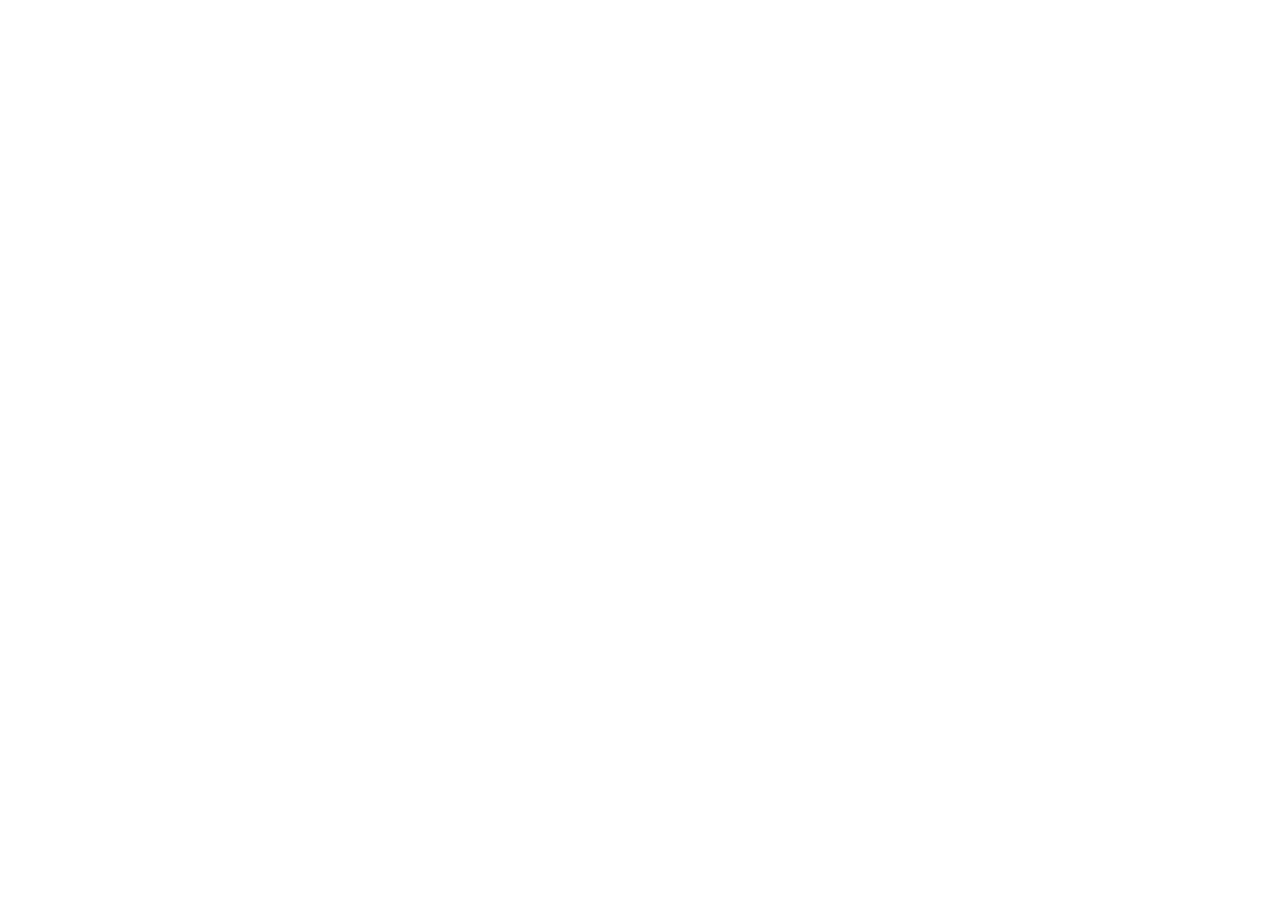
==== index.html @ b3d98460 "Deploy React app to GitHub Pages" ====
<!doctype html><html lang="en"><head><meta charset="utf-8"/><link rel="icon" href="/oliveira002/favicon.ico"/><meta name="viewport" content="width=device-width,initial-scale=1"/><meta name="theme-color" content="#000000"/><meta name="description" content="Web site created using create-react-app"/><link rel="apple-touch-icon" href="/oliveira002/logo192.png"/><link rel="manifest" href="/oliveira002/manifest.json"/><title>Portfolio</title><script defer="defer" src="/oliveira002/static/js/main.0359a8f8.js"></script><link href="/oliveira002/static/css/main.287c7c5e.css" rel="stylesheet"></head><body><noscript>You need to enable JavaScript to run this app.</noscript><div id="root"></div></body></html>
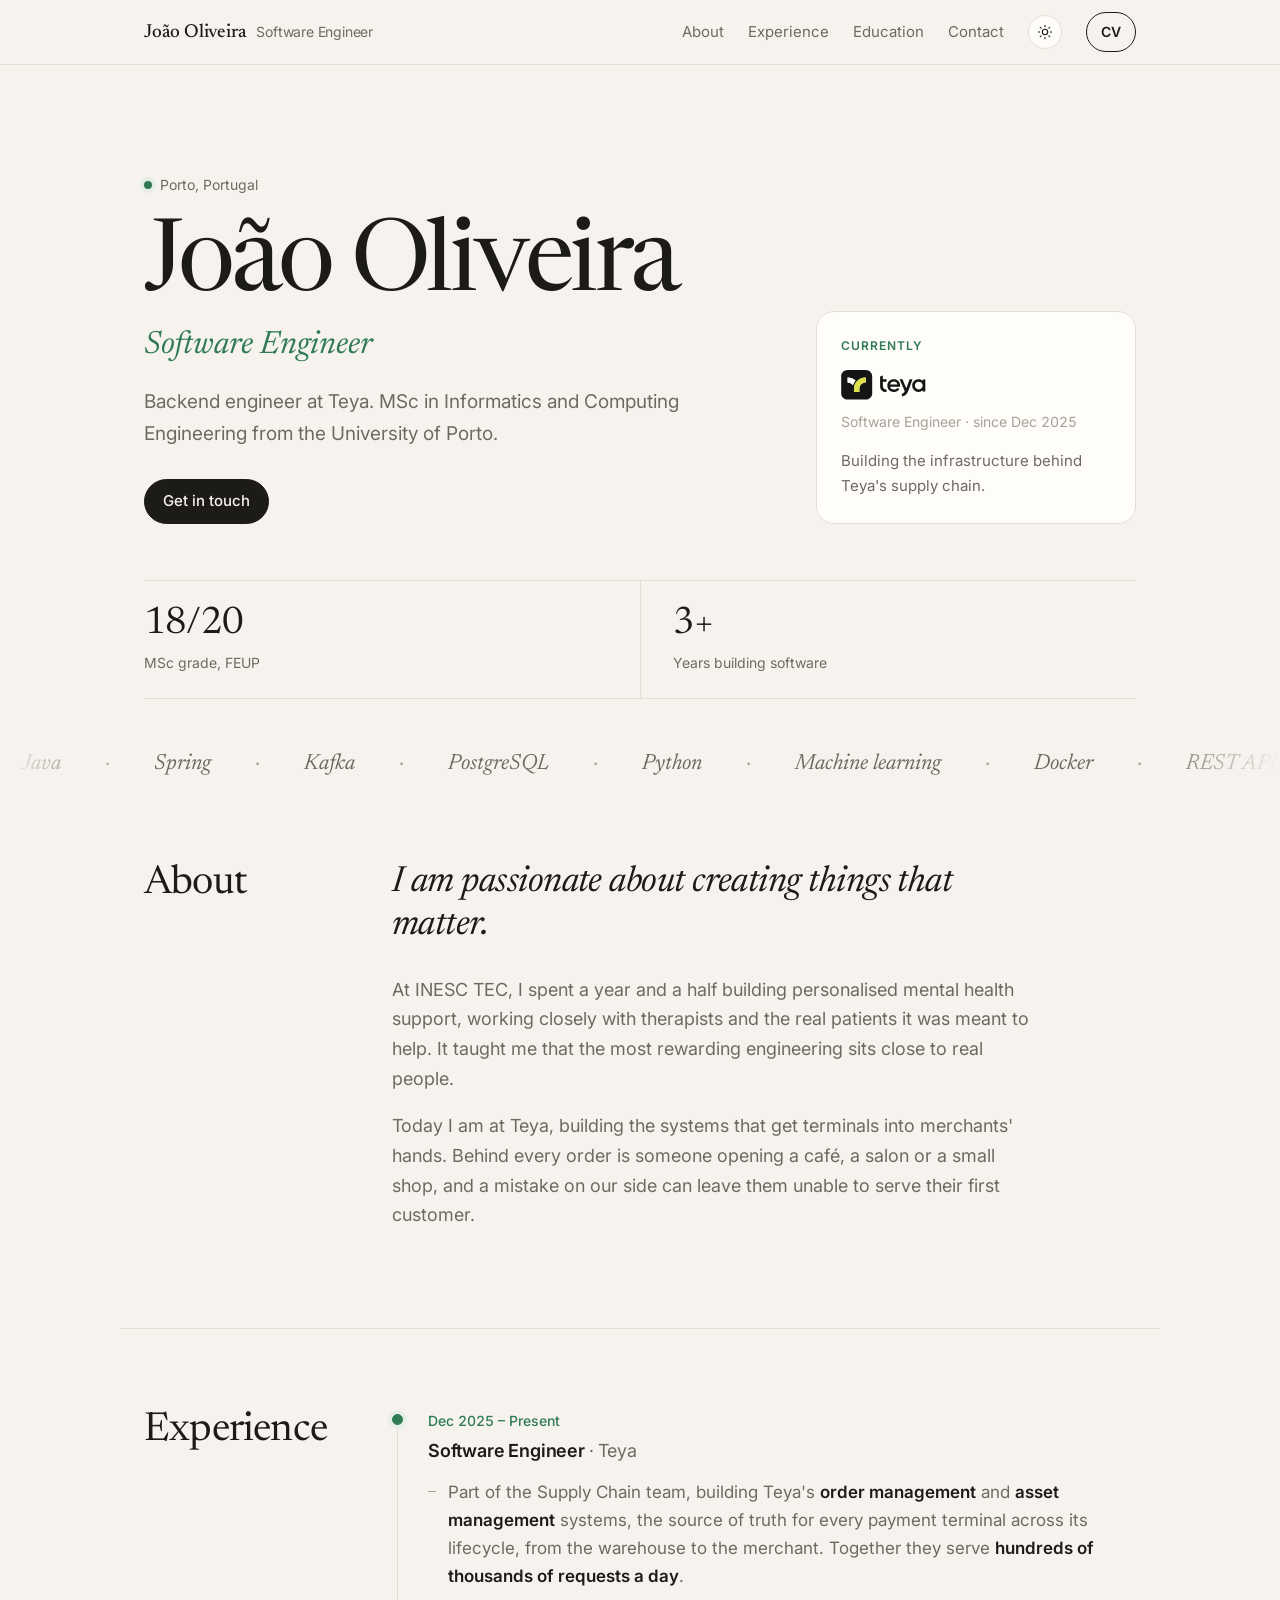
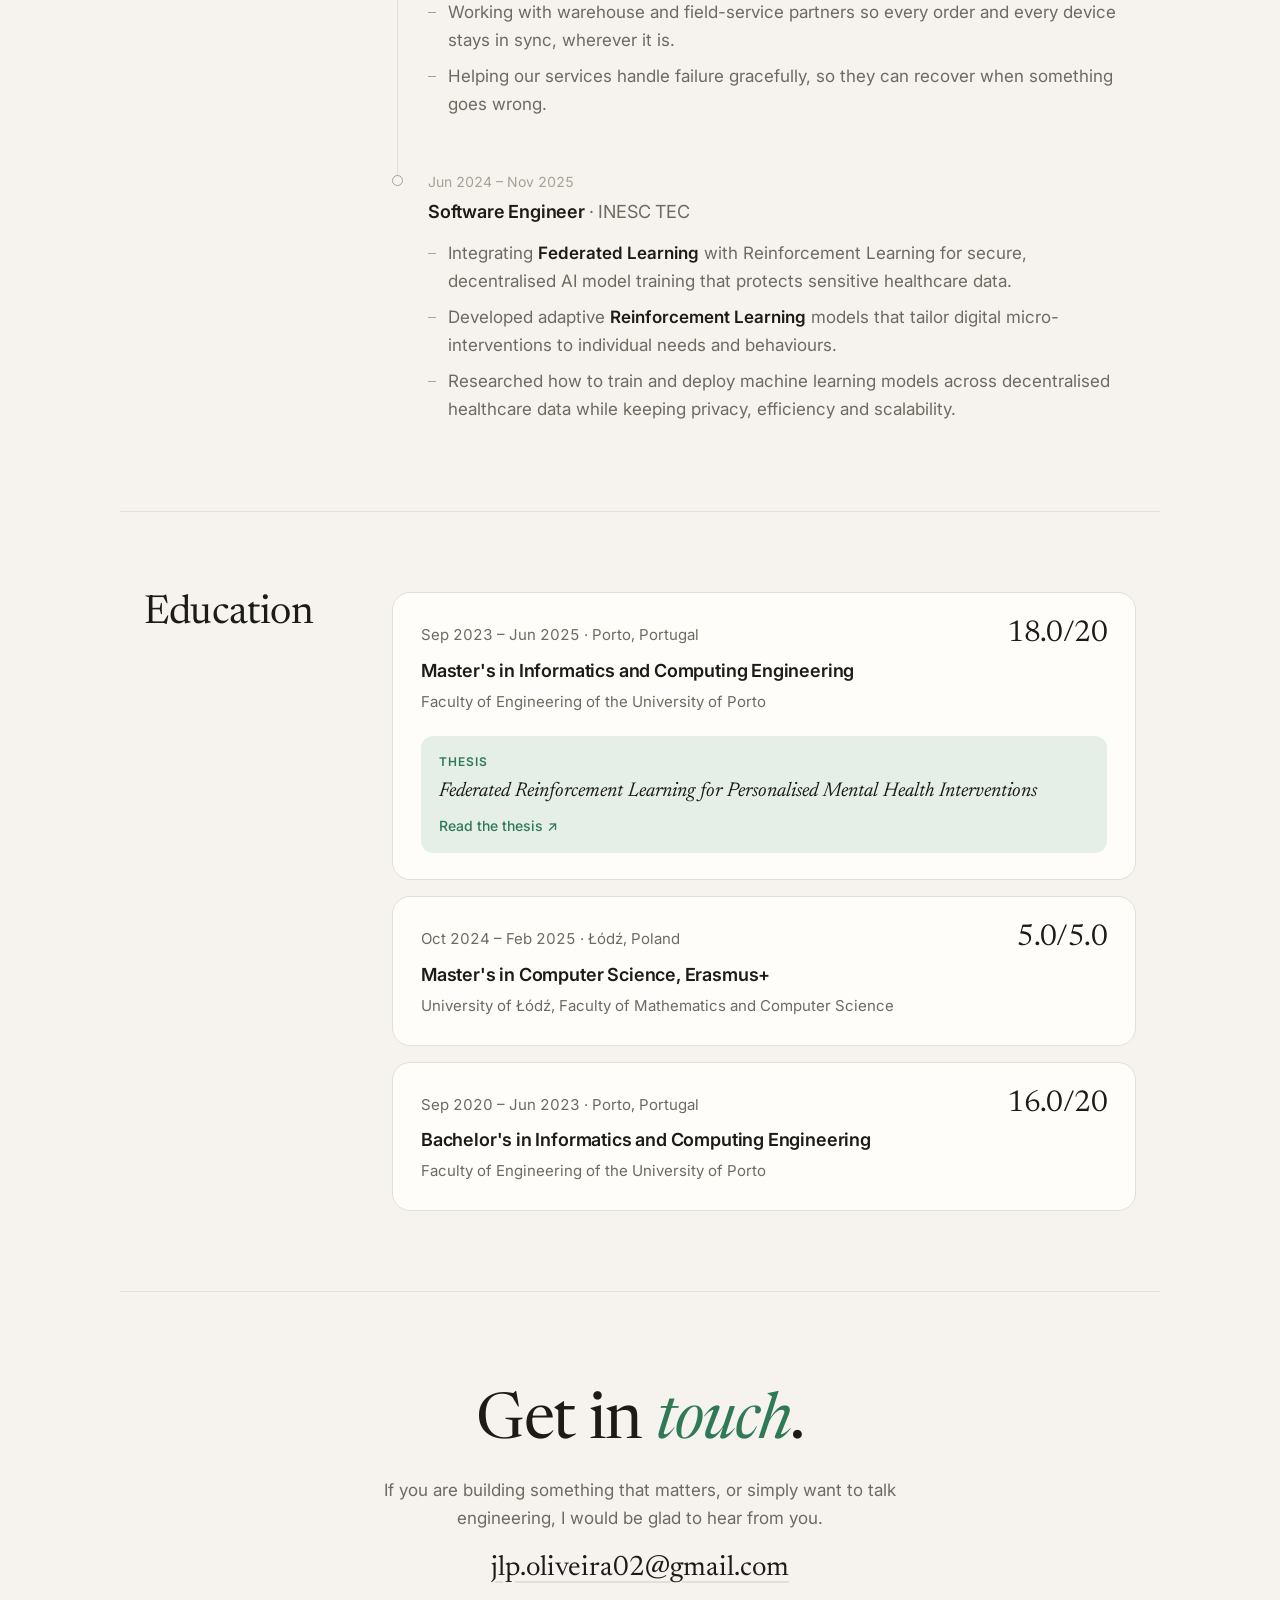
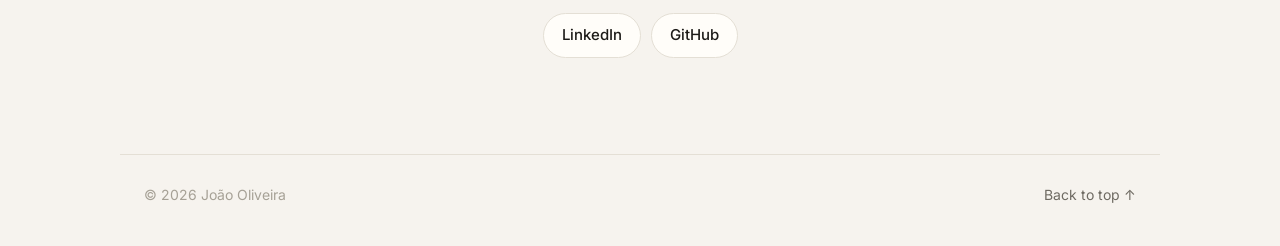
==== commit 9e6590a4: "feat: add personal website and cv" ====
--- a/index.html
+++ b/index.html
@@ -1 +1,80 @@
-<!doctype html><html lang="en"><head><meta charset="utf-8"/><link rel="icon" href="/oliveira002/favicon.ico"/><meta name="viewport" content="width=device-width,initial-scale=1"/><meta name="theme-color" content="#000000"/><meta name="description" content="Web site created using create-react-app"/><link rel="apple-touch-icon" href="/oliveira002/logo192.png"/><link rel="manifest" href="/oliveira002/manifest.json"/><title>Portfolio</title><script defer="defer" src="/oliveira002/static/js/main.0359a8f8.js"></script><link href="/oliveira002/static/css/main.287c7c5e.css" rel="stylesheet"></head><body><noscript>You need to enable JavaScript to run this app.</noscript><div id="root"></div></body></html>+<!doctype html>
+<html lang="en">
+<head>
+<meta charset="utf-8">
+<meta name="viewport" content="width=device-width, initial-scale=1">
+<title>João Oliveira · Software Engineer</title>
+<meta name="description" content="João Oliveira, software engineer in Porto.">
+<link rel="icon" href="assets/favicon.svg" type="image/svg+xml">
+<link rel="preconnect" href="https://fonts.googleapis.com">
+<link rel="preconnect" href="https://fonts.gstatic.com" crossorigin>
+<link href="https://fonts.googleapis.com/css2?family=Newsreader:ital,opsz,wght@0,6..72,400;0,6..72,500;1,6..72,400&family=Inter:wght@400;500;600&display=swap" rel="stylesheet">
+<link rel="stylesheet" href="assets/site.css">
+<script>try { const t = localStorage.getItem('theme'); if (t) document.documentElement.dataset.theme = t; } catch {}</script>
+</head>
+<body>
+<header class="bar">
+  <div class="wrap bar-inner">
+    <a class="mark" href="#top"><span data-field="name"></span> <span class="mark-role" data-field="title"></span></a>
+    <nav>
+      <a href="#about">About</a>
+      <a href="#experience">Experience</a>
+      <a href="#education">Education</a>
+      <a href="#contact">Contact</a>
+    </nav>
+    <button class="theme" id="theme" type="button" aria-label="Switch light or dark mode"><svg class="sun" viewBox="0 0 24 24" width="16" height="16" fill="none" stroke="currentColor" stroke-width="1.6" stroke-linecap="round"><circle cx="12" cy="12" r="4"/><path d="M12 2v2M12 20v2M4.9 4.9l1.4 1.4M17.7 17.7l1.4 1.4M2 12h2M20 12h2M4.9 19.1l1.4-1.4M17.7 6.3l1.4-1.4"/></svg><svg class="moon" viewBox="0 0 24 24" width="16" height="16" fill="none" stroke="currentColor" stroke-width="1.6" stroke-linecap="round" stroke-linejoin="round"><path d="M20 14.5A8 8 0 0 1 9.5 4a8 8 0 1 0 10.5 10.5z"/></svg></button>
+    <a class="cv-link" id="cv-top" href="cv/cv.pdf">CV</a>
+  </div>
+</header>
+
+<main id="top">
+  <section class="wrap hero">
+    <div class="hero-main">
+      <p class="where"><span class="dot"></span><span data-field="location"></span></p>
+      <h1 data-field="name"></h1>
+      <p class="role" data-field="title"></p>
+      <p class="tagline" data-field="tagline"></p>
+      <div class="links">
+        <a class="pill primary" href="#contact">Get in touch</a>
+      </div>
+    </div>
+    <aside class="now" id="now"></aside>
+  </section>
+
+  <section class="wrap">
+    <dl class="stats" id="highlights"></dl>
+  </section>
+
+  <div class="ticker" aria-label="Skills"><ul id="ticker"></ul></div>
+
+  <section class="wrap section" id="about">
+    <h2>About</h2>
+    <div class="prose" id="about-text"></div>
+  </section>
+
+  <section class="wrap section" id="experience">
+    <h2>Experience</h2>
+    <ol class="timeline" id="timeline"></ol>
+  </section>
+
+  <section class="wrap section" id="education">
+    <h2>Education</h2>
+    <div class="schools" id="schools"></div>
+  </section>
+
+  <section class="wrap contact" id="contact">
+    <h2 class="contact-title">Get in <em>touch</em>.</h2>
+    <p class="contact-text" data-field="contact"></p>
+    <a class="email" id="email"></a>
+    <div class="links" id="contact-links"></div>
+  </section>
+</main>
+
+<footer class="wrap foot">
+  <span>© <span id="year"></span> <span data-field="name"></span></span>
+  <a href="#top">Back to top ↑</a>
+</footer>
+
+<script type="module" src="assets/site.js"></script>
+</body>
+</html>
--- a/assets/site.css
+++ b/assets/site.css
@@ -0,0 +1,181 @@
+:root {
+  --paper: #f6f3ee;
+  --card: #fffdf9;
+  --ink: #1d1b18;
+  --muted: #6e6a62;
+  --faint: #a6a196;
+  --rule: #e4dfd5;
+  --accent: #2f7a55;
+  --tint: #e5efe8;
+  --serif: "Newsreader", "Iowan Old Style", Georgia, serif;
+  --sans: "Inter", -apple-system, BlinkMacSystemFont, "Segoe UI", sans-serif;
+}
+@media (prefers-color-scheme: dark) {
+  :root:not([data-theme="light"]) {
+    --paper: #12110f;
+    --card: #1b1a17;
+    --ink: #eeeae2;
+    --muted: #a19c91;
+    --faint: #6d695f;
+    --rule: #2b2925;
+    --accent: #74c69b;
+    --tint: #1f3027;
+  }
+}
+:root[data-theme="dark"] {
+  --paper: #12110f;
+  --card: #1b1a17;
+  --ink: #eeeae2;
+  --muted: #a19c91;
+  --faint: #6d695f;
+  --rule: #2b2925;
+  --accent: #74c69b;
+  --tint: #1f3027;
+}
+* { box-sizing: border-box; }
+html { scroll-behavior: smooth; scroll-padding-top: 80px; }
+body { margin: 0; background: var(--paper); color: var(--ink); font: 17px/1.65 var(--sans); -webkit-font-smoothing: antialiased; transition: background-color .4s ease, color .4s ease; }
+a { color: inherit; }
+.wrap { max-width: 1040px; margin: 0 auto; padding: 0 24px; }
+
+/* Top bar */
+.bar { position: sticky; top: 0; z-index: 5; background: color-mix(in srgb, var(--paper) 86%, transparent); backdrop-filter: blur(12px); -webkit-backdrop-filter: blur(12px); border-bottom: 1px solid var(--rule); }
+.bar-inner { display: flex; align-items: center; gap: 24px; height: 64px; }
+.mark { font: 500 19px/1 var(--serif); text-decoration: none; letter-spacing: -.01em; white-space: nowrap; }
+.mark-role { font: 400 14px var(--sans); color: var(--muted); margin-left: 6px; }
+nav { display: flex; gap: 24px; margin-left: auto; font-size: 15px; }
+nav a { position: relative; text-decoration: none; color: var(--muted); transition: color .2s; }
+nav a::after { content: ""; position: absolute; left: 0; right: 0; bottom: -4px; height: 1px; background: currentColor; transform: scaleX(0); transform-origin: left; transition: transform .3s ease; }
+nav a:hover { color: var(--ink); }
+nav a:hover::after { transform: scaleX(1); }
+.theme { display: grid; place-items: center; width: 34px; height: 34px; flex: none; padding: 0; border-radius: 50%; border: 1px solid var(--rule); background: var(--card); color: var(--ink); cursor: pointer; transition: border-color .2s; }
+.theme:hover { border-color: var(--ink); }
+.theme .moon, :root[data-theme="dark"] .theme .sun { display: none; }
+:root[data-theme="dark"] .theme .moon { display: block; }
+@media (prefers-color-scheme: dark) {
+  :root:not([data-theme="light"]) .theme .sun { display: none; }
+  :root:not([data-theme="light"]) .theme .moon { display: block; }
+}
+.cv-link { font-size: 14px; font-weight: 600; text-decoration: none; padding: 7px 14px; border-radius: 999px; border: 1px solid var(--ink); }
+.cv-link:hover { background: var(--ink); color: var(--paper); }
+
+/* Hero */
+.hero { display: grid; grid-template-columns: 1fr 320px; gap: 56px; align-items: end; padding-top: 104px; padding-bottom: 56px; }
+.where { display: inline-flex; align-items: center; gap: 8px; margin: 0; font-size: 14px; color: var(--muted); }
+.dot { width: 8px; height: 8px; border-radius: 50%; background: var(--accent); box-shadow: 0 0 0 4px var(--tint); }
+h1 { font: 400 clamp(52px, 8.5vw, 100px)/.95 var(--serif); letter-spacing: -.035em; margin: 22px 0 0; }
+.role { font: italic 400 clamp(24px, 3vw, 32px)/1.2 var(--serif); color: var(--accent); margin: 12px 0 0; }
+.tagline { max-width: 560px; font-size: 19px; color: var(--muted); margin: 22px 0 0; }
+.links { display: flex; flex-wrap: wrap; gap: 10px; margin-top: 30px; }
+.pill { font-size: 15px; font-weight: 500; text-decoration: none; padding: 9px 18px; border-radius: 999px; border: 1px solid var(--rule); background: var(--card); }
+.pill:hover { border-color: var(--ink); }
+.pill.primary { background: var(--ink); color: var(--paper); border-color: var(--ink); }
+.now { padding: 24px; border: 1px solid var(--rule); border-radius: 18px; background: var(--card); }
+.now .label { margin: 0 0 14px; font-size: 12px; font-weight: 600; letter-spacing: .08em; text-transform: uppercase; color: var(--accent); }
+.now h3 { font: 400 24px/1.2 var(--serif); letter-spacing: -.01em; }
+.logo { height: 30px; width: auto; }
+.logo-light { display: block; }
+.logo-dark, :root[data-theme="dark"] .logo-light { display: none; }
+:root[data-theme="dark"] .logo-dark { display: block; }
+@media (prefers-color-scheme: dark) {
+  :root:not([data-theme="light"]) .logo-light { display: none; }
+  :root:not([data-theme="light"]) .logo-dark { display: block; }
+}
+.now .when { margin-top: 10px; }
+.now-text { margin: 16px 0 0; font-size: 15px; color: var(--muted); }
+
+/* Stats */
+.stats { display: grid; grid-auto-flow: column; grid-auto-columns: 1fr; margin: 0; border-top: 1px solid var(--rule); border-bottom: 1px solid var(--rule); }
+.stats div { padding: 24px 0; }
+.stats div + div { border-left: 1px solid var(--rule); padding-left: 32px; }
+.stats dt { font: 400 38px/1 var(--serif); letter-spacing: -.02em; }
+.stats dd { margin: 8px 0 0; font-size: 14px; color: var(--muted); }
+
+/* Skills ticker */
+.ticker { overflow: hidden; margin: 48px 0 0; -webkit-mask-image: linear-gradient(90deg, transparent, #000 10%, #000 90%, transparent); mask-image: linear-gradient(90deg, transparent, #000 10%, #000 90%, transparent); }
+.ticker ul { display: flex; width: max-content; margin: 0; padding: 0; list-style: none; animation: ticker 50s linear infinite; }
+.ticker li { padding: 0 22px; font: italic 400 22px/1.6 var(--serif); color: var(--muted); white-space: nowrap; }
+.ticker li::after { content: "·"; margin-left: 44px; color: var(--faint); font-style: normal; }
+@keyframes ticker { to { transform: translateX(-50%); } }
+@media (prefers-reduced-motion: reduce) { .ticker ul { animation: none; } }
+
+/* Sections */
+.section { display: grid; grid-template-columns: 220px 1fr; gap: 28px; padding-top: 80px; padding-bottom: 80px; }
+.section + .section { border-top: 1px solid var(--rule); }
+h2 { font: 400 clamp(30px, 4vw, 40px)/1.1 var(--serif); letter-spacing: -.02em; margin: 0; }
+h3 { font-size: 18px; font-weight: 600; margin: 0; letter-spacing: -.01em; }
+.when { font-size: 14px; color: var(--faint); margin: 0; font-variant-numeric: tabular-nums; }
+.prose p { margin: 0 0 18px; font-size: 18px; color: var(--muted); max-width: 640px; }
+.prose p:first-child { margin-bottom: 26px; font: italic 400 clamp(28px, 3.4vw, 36px)/1.2 var(--serif); letter-spacing: -.015em; color: var(--ink); }
+
+/* Experience */
+.timeline { list-style: none; margin: 0; padding: 0; }
+.timeline > li { position: relative; padding: 0 0 44px 36px; }
+.timeline > li:last-child { padding-bottom: 0; }
+.timeline > li::before { content: ""; position: absolute; left: 5px; top: 18px; bottom: -6px; width: 1px; background: var(--rule); }
+.timeline > li:last-child::before { display: none; }
+.timeline > li::after { content: ""; position: absolute; left: 0; top: 5px; width: 11px; height: 11px; border-radius: 50%; border: 1.5px solid var(--faint); background: var(--paper); box-sizing: border-box; }
+.timeline > li.current::after { border-color: var(--accent); background: var(--accent); box-shadow: 0 0 0 4px var(--tint); }
+.timeline .when { margin-bottom: 4px; }
+.job-summary { margin: 10px 0 0; max-width: 680px; color: var(--ink); }
+.job-summary b { font-weight: 600; }
+.timeline > li.current .when { color: var(--accent); font-weight: 500; }
+.timeline h3 span { font-weight: 400; color: var(--muted); }
+.timeline ul { margin: 12px 0 0; padding: 0; list-style: none; color: var(--muted); }
+.timeline ul li { position: relative; margin: 8px 0; padding-left: 20px; }
+.timeline ul li::before { content: ""; position: absolute; left: 0; top: .8em; width: 8px; height: 1px; background: var(--faint); }
+.timeline b { color: var(--ink); font-weight: 600; }
+
+/* Education */
+.schools { display: grid; gap: 16px; }
+.school { padding: 26px 28px; border: 1px solid var(--rule); border-radius: 18px; background: var(--card); }
+.school-head { display: flex; justify-content: space-between; align-items: flex-start; gap: 24px; }
+.school h3 { margin-top: 8px; }
+.school p { margin: 4px 0 0; color: var(--muted); font-size: 15px; }
+.school .grade { margin: 0; font: 400 30px/1 var(--serif); letter-spacing: -.02em; color: var(--ink); white-space: nowrap; }
+.thesis { display: block; margin-top: 22px; padding: 16px 18px; border-radius: 12px; background: var(--tint); text-decoration: none; transition: transform .2s; }
+.thesis:hover { transform: translateY(-1px); }
+.thesis .label { display: block; font-size: 12px; font-weight: 600; letter-spacing: .08em; text-transform: uppercase; color: var(--accent); }
+.thesis i { display: block; margin-top: 6px; font: italic 400 20px/1.3 var(--serif); color: var(--ink); }
+.thesis .read { display: block; margin-top: 10px; font-size: 14px; font-weight: 500; color: var(--accent); }
+.thesis:hover .read { text-decoration: underline; }
+
+/* Contact */
+.contact { padding-top: 96px; padding-bottom: 96px; border-top: 1px solid var(--rule); text-align: center; }
+.contact-title { margin: 0; font-size: clamp(36px, 6vw, 64px); }
+.contact-title em { color: var(--accent); }
+.contact-text { max-width: 520px; margin: 18px auto 0; color: var(--muted); }
+.email { display: inline-block; margin-top: 22px; font: 400 clamp(20px, 2.6vw, 28px) var(--serif); text-decoration-color: var(--rule); text-underline-offset: 6px; }
+.email:hover { text-decoration-color: var(--accent); }
+.contact .links { justify-content: center; }
+.foot { display: flex; justify-content: space-between; gap: 16px; padding-top: 28px; padding-bottom: 40px; border-top: 1px solid var(--rule); font-size: 14px; color: var(--faint); }
+.foot a { text-decoration: none; color: var(--muted); }
+.foot a:hover { color: var(--ink); }
+
+/* Motion */
+@keyframes rise { from { opacity: 0; transform: translateY(14px); } to { opacity: 1; transform: none; } }
+@keyframes pulse { 0%, 100% { box-shadow: 0 0 0 4px var(--tint); } 50% { box-shadow: 0 0 0 8px transparent; } }
+.hero-main > *, .now, .stats { animation: rise .8s cubic-bezier(.2, .7, .2, 1) both; }
+.hero-main > :nth-child(2) { animation-delay: .08s; }
+.hero-main > :nth-child(3) { animation-delay: .16s; }
+.hero-main > :nth-child(4) { animation-delay: .24s; }
+.hero-main > :nth-child(5) { animation-delay: .32s; }
+.now { animation-delay: .4s; }
+.stats { animation-delay: .5s; }
+.timeline > li.current::after { animation: pulse 2.4s ease-in-out infinite; }
+.reveal { opacity: 0; transform: translateY(18px); transition: opacity .8s ease, transform .8s cubic-bezier(.2, .7, .2, 1); }
+.reveal.in { opacity: 1; transform: none; }
+@media (prefers-reduced-motion: reduce) {
+  *, *::before, *::after { animation: none !important; transition: none !important; }
+  .reveal { opacity: 1; transform: none; }
+}
+
+@media (max-width: 820px) {
+  nav, .mark-role { display: none; }
+  .theme { margin-left: auto; }
+  .hero { grid-template-columns: 1fr; gap: 40px; padding-top: 56px; }
+  .section { grid-template-columns: 1fr; padding-top: 56px; padding-bottom: 56px; }
+  .stats div + div { padding-left: 16px; }
+  .stats dt { font-size: 28px; }
+  .foot { flex-direction: column; }
+}
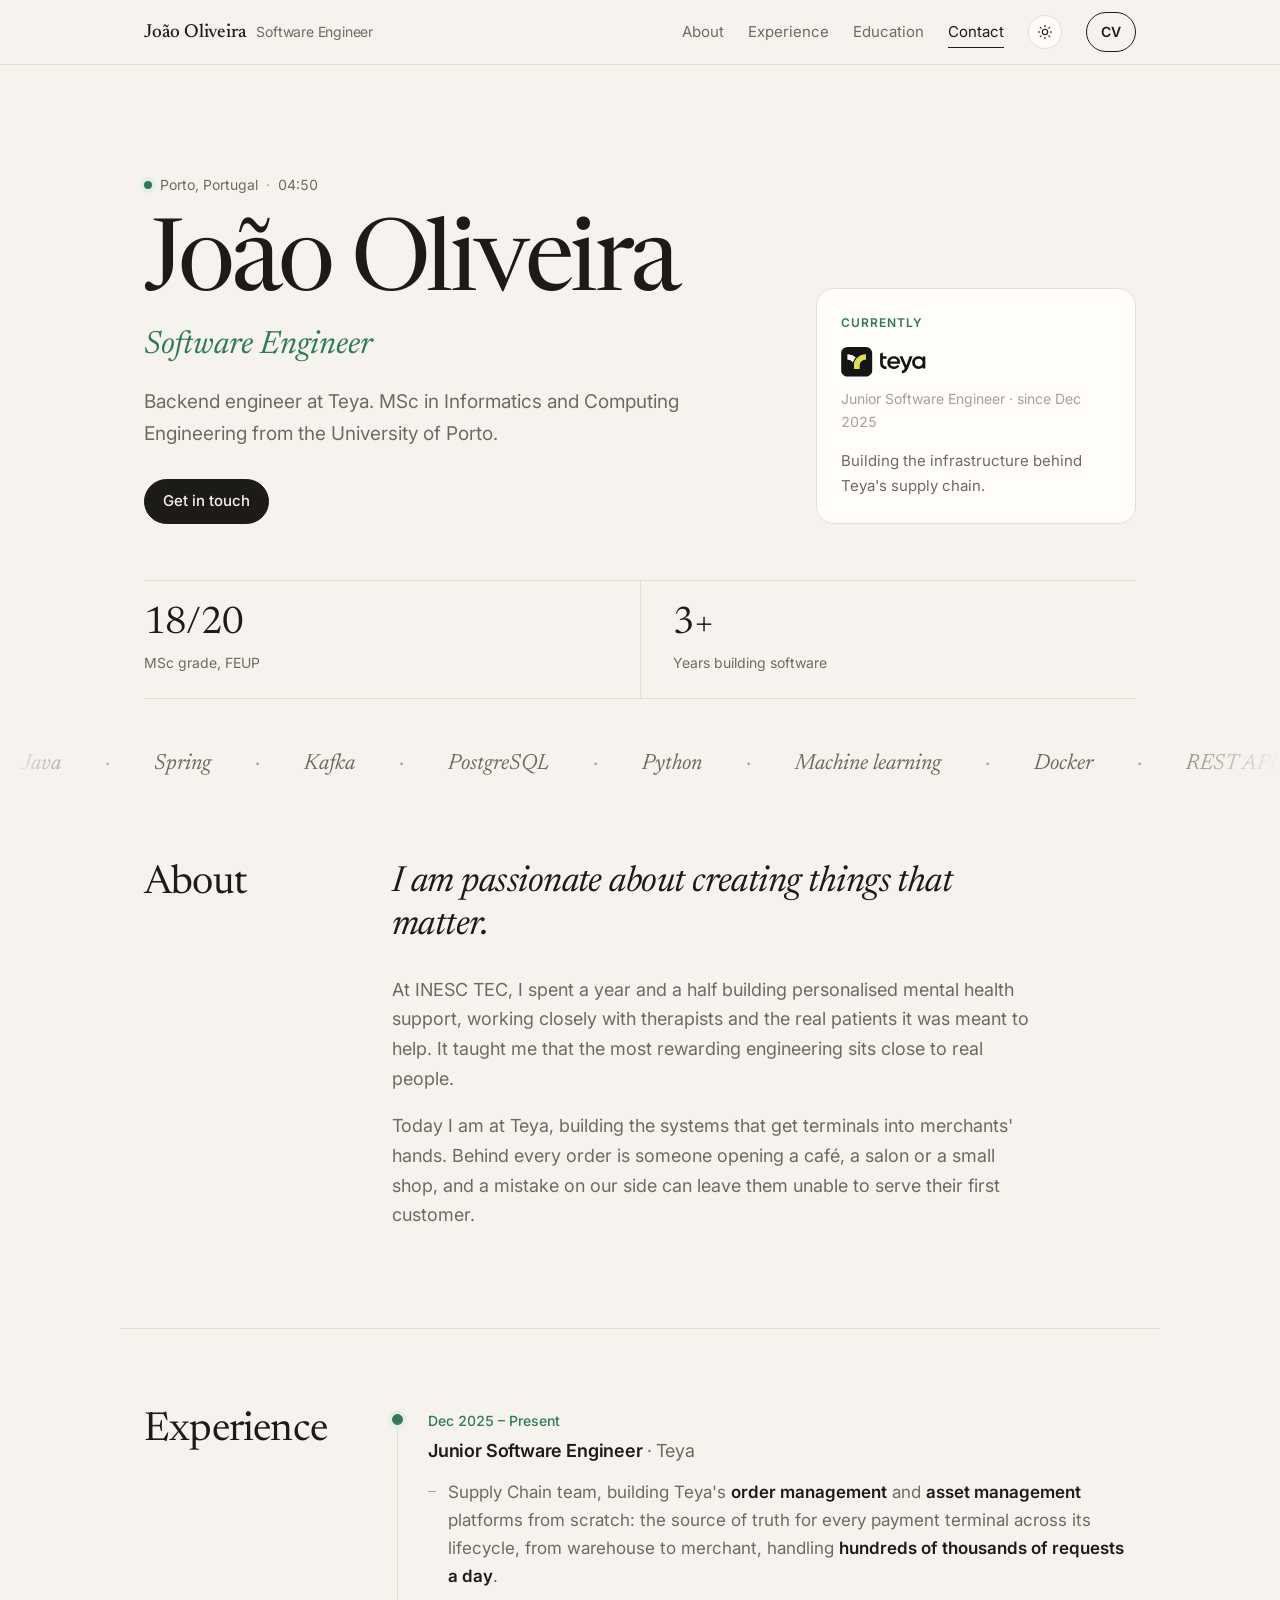
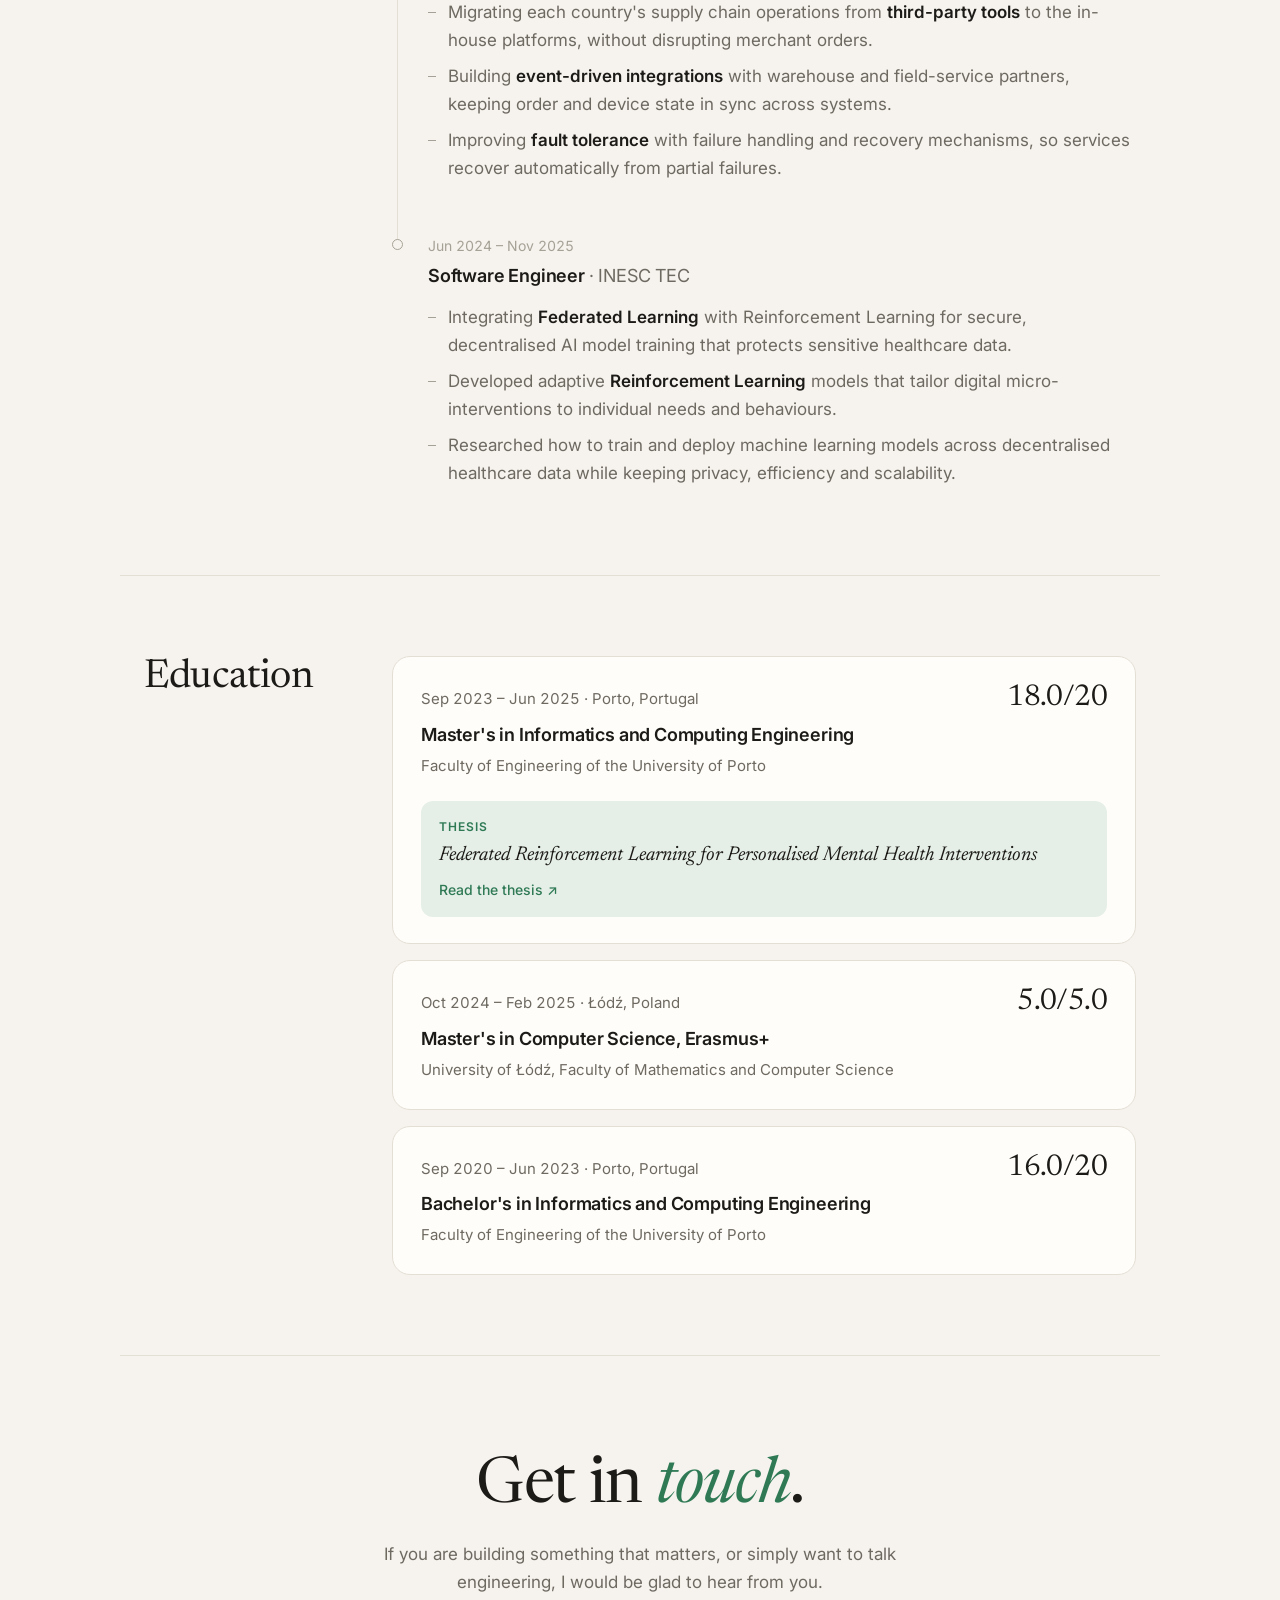
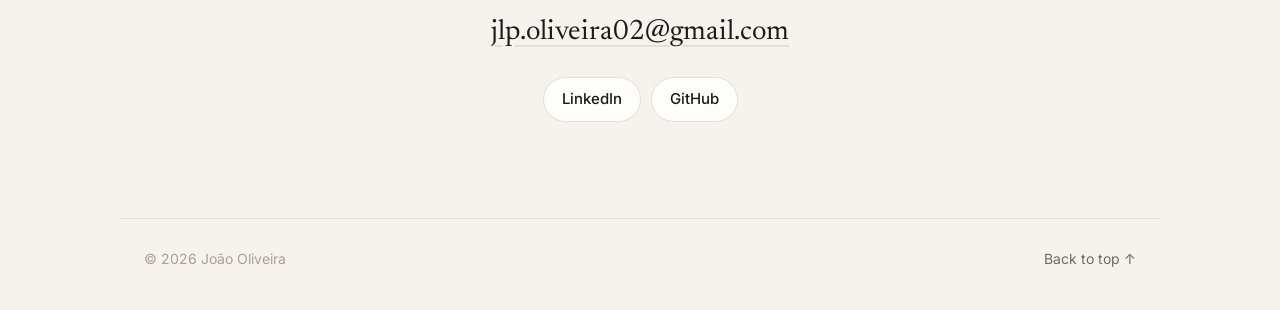
==== commit 989d5a2e: "feat: add Porto clock, nav scrollspy, timeline draw and hover touches" ====
--- a/index.html
+++ b/index.html
@@ -30,7 +30,7 @@
 <main id="top">
   <section class="wrap hero">
     <div class="hero-main">
-      <p class="where"><span class="dot"></span><span data-field="location"></span></p>
+      <p class="where"><span class="dot"></span><span data-field="location"></span><span class="clock" id="clock"></span></p>
       <h1 data-field="name"></h1>
       <p class="role" data-field="title"></p>
       <p class="tagline" data-field="tagline"></p>
--- a/assets/site.css
+++ b/assets/site.css
@@ -48,6 +48,8 @@
 nav a::after { content: ""; position: absolute; left: 0; right: 0; bottom: -4px; height: 1px; background: currentColor; transform: scaleX(0); transform-origin: left; transition: transform .3s ease; }
 nav a:hover { color: var(--ink); }
 nav a:hover::after { transform: scaleX(1); }
+nav a.active { color: var(--ink); }
+nav a.active::after { transform: scaleX(1); }
 .theme { display: grid; place-items: center; width: 34px; height: 34px; flex: none; padding: 0; border-radius: 50%; border: 1px solid var(--rule); background: var(--card); color: var(--ink); cursor: pointer; transition: border-color .2s; }
 .theme:hover { border-color: var(--ink); }
 .theme .moon, :root[data-theme="dark"] .theme .sun { display: none; }
@@ -62,6 +64,9 @@
 /* Hero */
 .hero { display: grid; grid-template-columns: 1fr 320px; gap: 56px; align-items: end; padding-top: 104px; padding-bottom: 56px; }
 .where { display: inline-flex; align-items: center; gap: 8px; margin: 0; font-size: 14px; color: var(--muted); }
+.clock { font-variant-numeric: tabular-nums; }
+.clock:empty { display: none; }
+.clock::before { content: "·"; margin-right: 8px; color: var(--faint); }
 .dot { width: 8px; height: 8px; border-radius: 50%; background: var(--accent); box-shadow: 0 0 0 4px var(--tint); }
 h1 { font: 400 clamp(52px, 8.5vw, 100px)/.95 var(--serif); letter-spacing: -.035em; margin: 22px 0 0; }
 .role { font: italic 400 clamp(24px, 3vw, 32px)/1.2 var(--serif); color: var(--accent); margin: 12px 0 0; }
@@ -71,6 +76,8 @@
 .pill:hover { border-color: var(--ink); }
 .pill.primary { background: var(--ink); color: var(--paper); border-color: var(--ink); }
 .now { padding: 24px; border: 1px solid var(--rule); border-radius: 18px; background: var(--card); }
+.now { transition: translate .4s cubic-bezier(.2, .7, .2, 1), border-color .4s; }
+.now:hover { translate: 0 -3px; border-color: var(--faint); }
 .now .label { margin: 0 0 14px; font-size: 12px; font-weight: 600; letter-spacing: .08em; text-transform: uppercase; color: var(--accent); }
 .now h3 { font: 400 24px/1.2 var(--serif); letter-spacing: -.01em; }
 .logo { height: 30px; width: auto; }
@@ -95,6 +102,9 @@
 .ticker { overflow: hidden; margin: 48px 0 0; -webkit-mask-image: linear-gradient(90deg, transparent, #000 10%, #000 90%, transparent); mask-image: linear-gradient(90deg, transparent, #000 10%, #000 90%, transparent); }
 .ticker ul { display: flex; width: max-content; margin: 0; padding: 0; list-style: none; animation: ticker 50s linear infinite; }
 .ticker li { padding: 0 22px; font: italic 400 22px/1.6 var(--serif); color: var(--muted); white-space: nowrap; }
+.ticker:hover ul { animation-play-state: paused; }
+.ticker li { transition: color .3s; }
+.ticker li:hover { color: var(--ink); }
 .ticker li::after { content: "·"; margin-left: 44px; color: var(--faint); font-style: normal; }
 @keyframes ticker { to { transform: translateX(-50%); } }
 @media (prefers-reduced-motion: reduce) { .ticker ul { animation: none; } }
@@ -113,6 +123,8 @@
 .timeline > li { position: relative; padding: 0 0 44px 36px; }
 .timeline > li:last-child { padding-bottom: 0; }
 .timeline > li::before { content: ""; position: absolute; left: 5px; top: 18px; bottom: -6px; width: 1px; background: var(--rule); }
+.timeline > li.reveal::before { transform: scaleY(0); transform-origin: top; transition: transform 1.2s cubic-bezier(.2, .7, .2, 1) .3s; }
+.timeline > li.reveal.in::before { transform: scaleY(1); }
 .timeline > li:last-child::before { display: none; }
 .timeline > li::after { content: ""; position: absolute; left: 0; top: 5px; width: 11px; height: 11px; border-radius: 50%; border: 1.5px solid var(--faint); background: var(--paper); box-sizing: border-box; }
 .timeline > li.current::after { border-color: var(--accent); background: var(--accent); box-shadow: 0 0 0 4px var(--tint); }
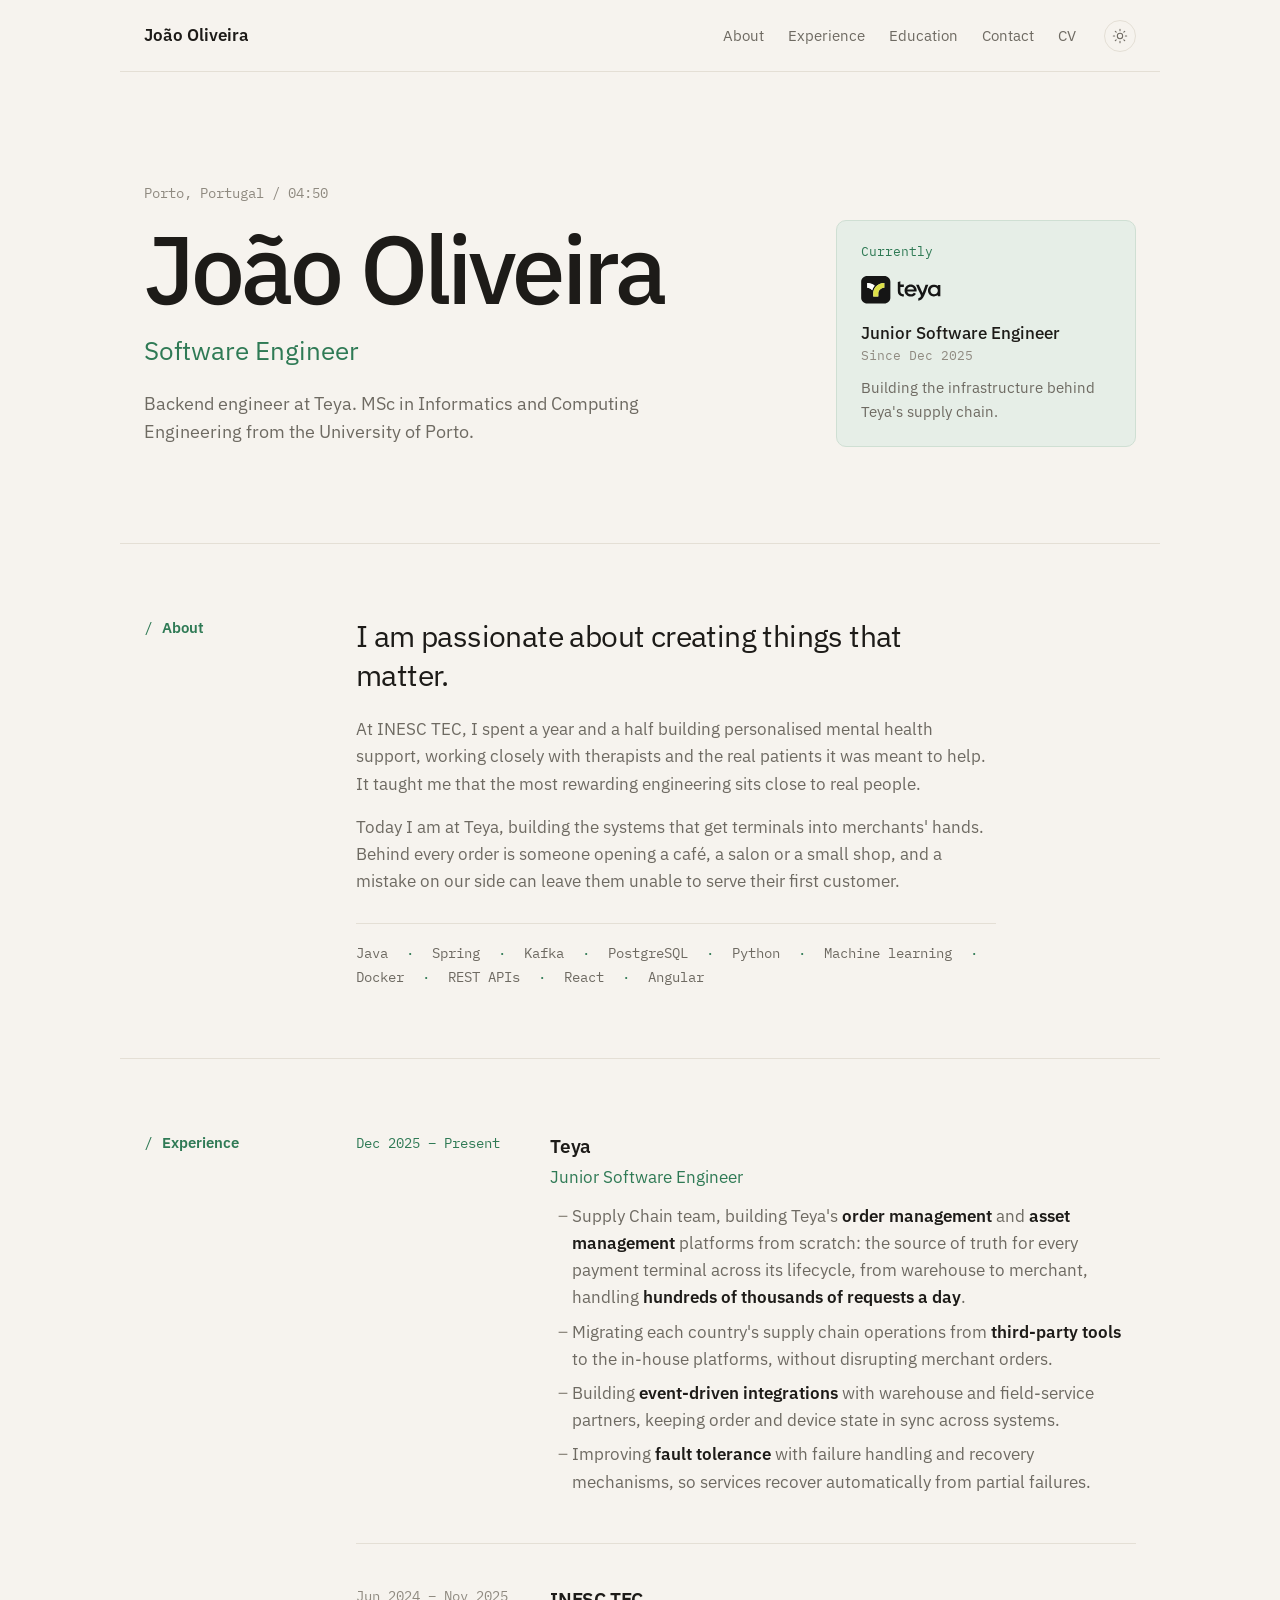
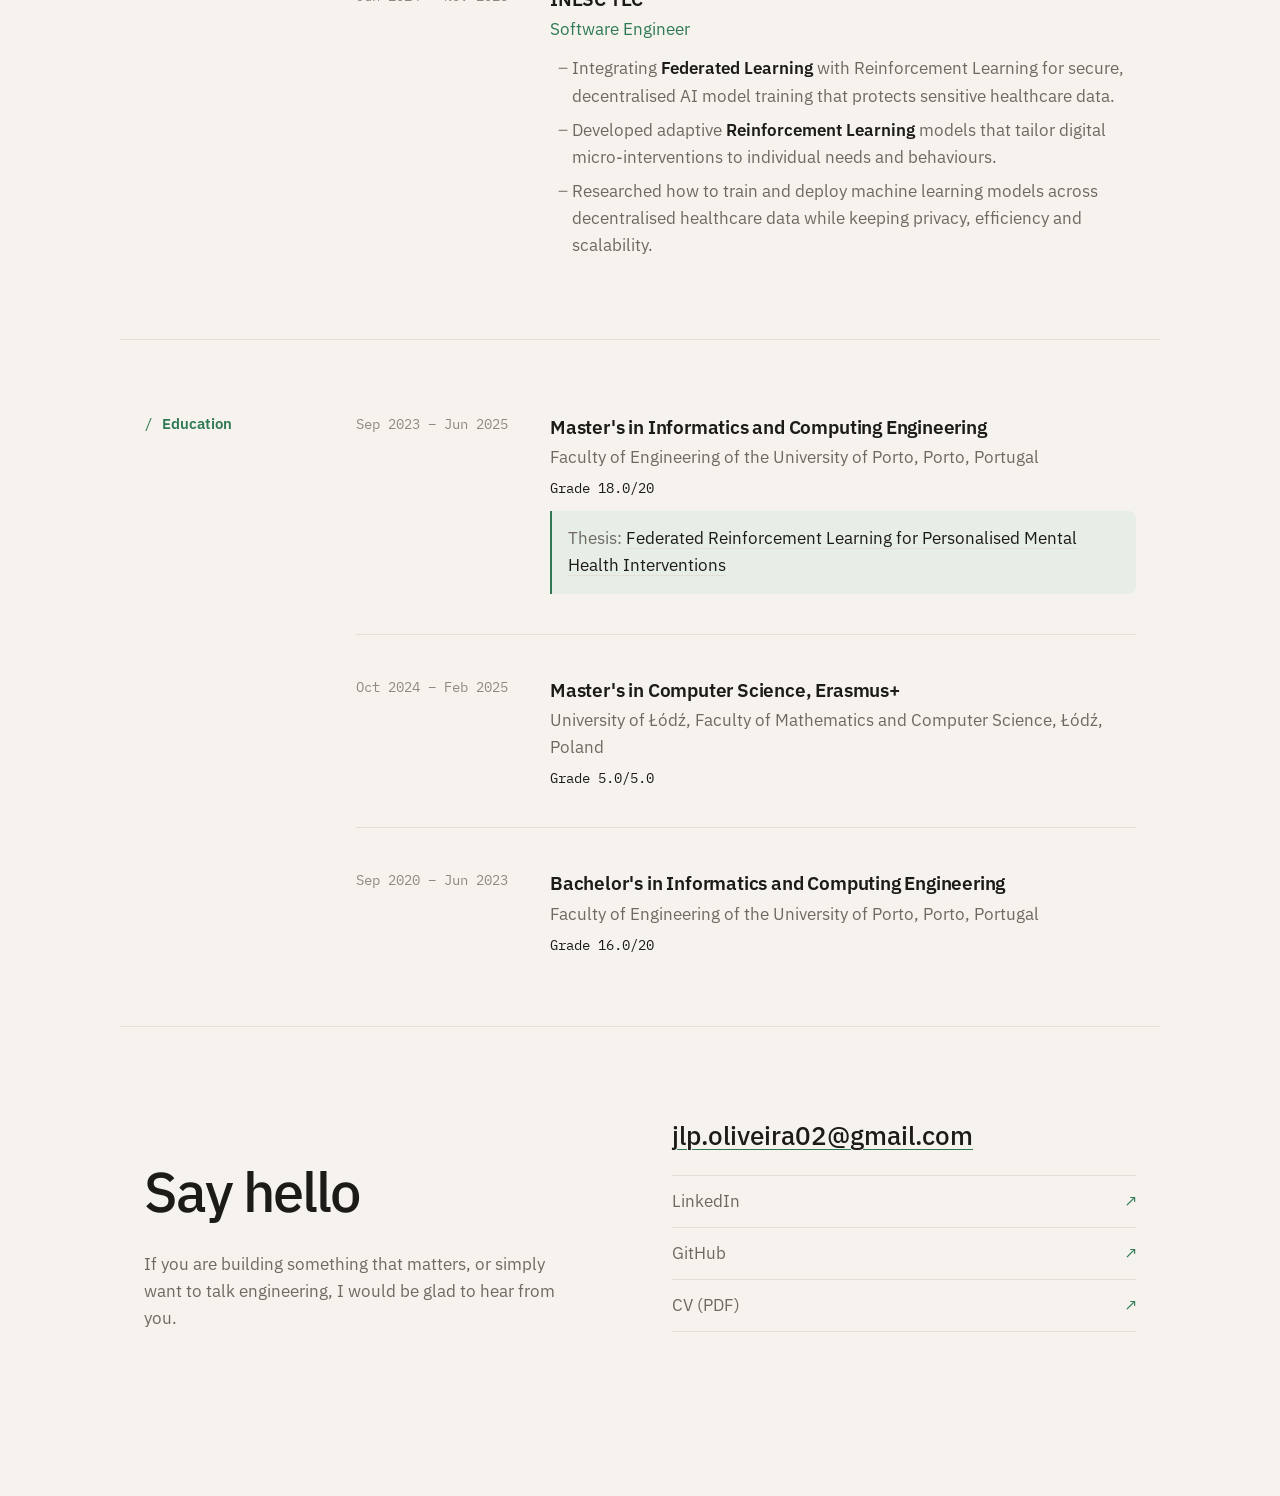
==== commit 719b7a70: "feat: redesign site with Plex type, green accents and subtle motion" ====
--- a/index.html
+++ b/index.html
@@ -8,71 +8,68 @@
 <link rel="icon" href="assets/favicon.svg" type="image/svg+xml">
 <link rel="preconnect" href="https://fonts.googleapis.com">
 <link rel="preconnect" href="https://fonts.gstatic.com" crossorigin>
-<link href="https://fonts.googleapis.com/css2?family=Newsreader:ital,opsz,wght@0,6..72,400;0,6..72,500;1,6..72,400&family=Inter:wght@400;500;600&display=swap" rel="stylesheet">
+<link href="https://fonts.googleapis.com/css2?family=IBM+Plex+Mono:wght@400;500&family=IBM+Plex+Sans:wght@400;500;600;700&display=swap" rel="stylesheet">
 <link rel="stylesheet" href="assets/site.css">
 <script>try { const t = localStorage.getItem('theme'); if (t) document.documentElement.dataset.theme = t; } catch {}</script>
 </head>
 <body>
-<header class="bar">
-  <div class="wrap bar-inner">
-    <a class="mark" href="#top"><span data-field="name"></span> <span class="mark-role" data-field="title"></span></a>
+<header class="band" id="top">
+  
+  <div class="wrap top">
+    <a class="mark" href="#top" data-field="name"></a>
     <nav>
       <a href="#about">About</a>
       <a href="#experience">Experience</a>
       <a href="#education">Education</a>
       <a href="#contact">Contact</a>
+      <a id="cv-top" href="cv/cv.pdf">CV</a>
     </nav>
     <button class="theme" id="theme" type="button" aria-label="Switch light or dark mode"><svg class="sun" viewBox="0 0 24 24" width="16" height="16" fill="none" stroke="currentColor" stroke-width="1.6" stroke-linecap="round"><circle cx="12" cy="12" r="4"/><path d="M12 2v2M12 20v2M4.9 4.9l1.4 1.4M17.7 17.7l1.4 1.4M2 12h2M20 12h2M4.9 19.1l1.4-1.4M17.7 6.3l1.4-1.4"/></svg><svg class="moon" viewBox="0 0 24 24" width="16" height="16" fill="none" stroke="currentColor" stroke-width="1.6" stroke-linecap="round" stroke-linejoin="round"><path d="M20 14.5A8 8 0 0 1 9.5 4a8 8 0 1 0 10.5 10.5z"/></svg></button>
-    <a class="cv-link" id="cv-top" href="cv/cv.pdf">CV</a>
+  </div>
+  <div class="wrap hero">
+    <div class="hero-main">
+      <p class="meta"><span data-field="location"></span><span class="clock" id="clock"></span></p>
+      <h1 data-field="name"></h1>
+      <p class="title" data-field="title"></p>
+      <p class="tagline" data-field="tagline"></p>
+    </div>
+    <aside class="now" id="now"></aside>
   </div>
 </header>
 
-<main id="top">
-  <section class="wrap hero">
-    <div class="hero-main">
-      <p class="where"><span class="dot"></span><span data-field="location"></span><span class="clock" id="clock"></span></p>
-      <h1 data-field="name"></h1>
-      <p class="role" data-field="title"></p>
-      <p class="tagline" data-field="tagline"></p>
-      <div class="links">
-        <a class="pill primary" href="#contact">Get in touch</a>
-      </div>
-    </div>
-    <aside class="now" id="now"></aside>
-  </section>
-
-  <section class="wrap">
-    <dl class="stats" id="highlights"></dl>
-  </section>
-
-  <div class="ticker" aria-label="Skills"><ul id="ticker"></ul></div>
-
+<main>
   <section class="wrap section" id="about">
     <h2>About</h2>
-    <div class="prose" id="about-text"></div>
+    <div>
+      <div class="prose" id="about-text"></div>
+      <p class="skills" id="skills"></p>
+    </div>
   </section>
 
   <section class="wrap section" id="experience">
     <h2>Experience</h2>
-    <ol class="timeline" id="timeline"></ol>
+    <ol class="rows" id="jobs"></ol>
   </section>
 
   <section class="wrap section" id="education">
     <h2>Education</h2>
-    <div class="schools" id="schools"></div>
-  </section>
-
-  <section class="wrap contact" id="contact">
-    <h2 class="contact-title">Get in <em>touch</em>.</h2>
-    <p class="contact-text" data-field="contact"></p>
-    <a class="email" id="email"></a>
-    <div class="links" id="contact-links"></div>
+    <ol class="rows" id="schools"></ol>
   </section>
 </main>
 
-<footer class="wrap foot">
-  <span>© <span id="year"></span> <span data-field="name"></span></span>
-  <a href="#top">Back to top ↑</a>
+<footer class="band band-end" id="contact">
+  
+  <div class="wrap contact">
+    <div class="contact-intro">
+      <h2>Say hello</h2>
+      <p class="contact-text" data-field="contact"></p>
+    </div>
+    <div class="contact-list">
+      <a class="email" id="email"></a>
+      <p class="links" id="contact-links"></p>
+    </div>
+    <p class="foot">© <span id="year"></span> <span data-field="name"></span>, Porto</p>
+  </div>
 </footer>
 
 <script type="module" src="assets/site.js"></script>
--- a/assets/site.css
+++ b/assets/site.css
@@ -1,193 +1,149 @@
 :root {
   --paper: #f6f3ee;
-  --card: #fffdf9;
   --ink: #1d1b18;
   --muted: #6e6a62;
-  --faint: #a6a196;
+  --faint: #8f8a80;
   --rule: #e4dfd5;
   --accent: #2f7a55;
-  --tint: #e5efe8;
-  --serif: "Newsreader", "Iowan Old Style", Georgia, serif;
-  --sans: "Inter", -apple-system, BlinkMacSystemFont, "Segoe UI", sans-serif;
+  --tint: #e6eee7;
+  --tint-line: #cfdfd3;
+  --sans: "IBM Plex Sans", -apple-system, BlinkMacSystemFont, "Segoe UI", sans-serif;
+  --mono: "IBM Plex Mono", ui-monospace, "SFMono-Regular", Consolas, monospace;
 }
 @media (prefers-color-scheme: dark) {
   :root:not([data-theme="light"]) {
     --paper: #12110f;
-    --card: #1b1a17;
     --ink: #eeeae2;
     --muted: #a19c91;
-    --faint: #6d695f;
+    --faint: #7d786e;
     --rule: #2b2925;
     --accent: #74c69b;
-    --tint: #1f3027;
+    --tint: #18241d;
+    --tint-line: #25382c;
   }
 }
 :root[data-theme="dark"] {
   --paper: #12110f;
-  --card: #1b1a17;
   --ink: #eeeae2;
   --muted: #a19c91;
-  --faint: #6d695f;
+  --faint: #7d786e;
   --rule: #2b2925;
   --accent: #74c69b;
-  --tint: #1f3027;
+  --tint: #18241d;
+  --tint-line: #25382c;
 }
+
 * { box-sizing: border-box; }
-html { scroll-behavior: smooth; scroll-padding-top: 80px; }
-body { margin: 0; background: var(--paper); color: var(--ink); font: 17px/1.65 var(--sans); -webkit-font-smoothing: antialiased; transition: background-color .4s ease, color .4s ease; }
-a { color: inherit; }
+html { scroll-behavior: smooth; }
+body { margin: 0; background: var(--paper); color: var(--ink); font: 17px/1.6 var(--sans); -webkit-font-smoothing: antialiased; }
+h1, h2, h3, p, ol, ul { margin: 0; }
+a { color: inherit; text-decoration-color: var(--rule); text-underline-offset: 4px; text-decoration-thickness: 1px; transition: text-decoration-color .2s, color .2s; }
+a:hover { text-decoration-color: currentColor; }
 .wrap { max-width: 1040px; margin: 0 auto; padding: 0 24px; }
 
 /* Top bar */
-.bar { position: sticky; top: 0; z-index: 5; background: color-mix(in srgb, var(--paper) 86%, transparent); backdrop-filter: blur(12px); -webkit-backdrop-filter: blur(12px); border-bottom: 1px solid var(--rule); }
-.bar-inner { display: flex; align-items: center; gap: 24px; height: 64px; }
-.mark { font: 500 19px/1 var(--serif); text-decoration: none; letter-spacing: -.01em; white-space: nowrap; }
-.mark-role { font: 400 14px var(--sans); color: var(--muted); margin-left: 6px; }
+.top { display: flex; align-items: center; gap: 28px; height: 72px; border-bottom: 1px solid var(--rule); }
+.mark { font-weight: 600; text-decoration: none; white-space: nowrap; }
 nav { display: flex; gap: 24px; margin-left: auto; font-size: 15px; }
-nav a { position: relative; text-decoration: none; color: var(--muted); transition: color .2s; }
-nav a::after { content: ""; position: absolute; left: 0; right: 0; bottom: -4px; height: 1px; background: currentColor; transform: scaleX(0); transform-origin: left; transition: transform .3s ease; }
+nav a { text-decoration: none; color: var(--muted); }
 nav a:hover { color: var(--ink); }
-nav a:hover::after { transform: scaleX(1); }
-nav a.active { color: var(--ink); }
-nav a.active::after { transform: scaleX(1); }
-.theme { display: grid; place-items: center; width: 34px; height: 34px; flex: none; padding: 0; border-radius: 50%; border: 1px solid var(--rule); background: var(--card); color: var(--ink); cursor: pointer; transition: border-color .2s; }
-.theme:hover { border-color: var(--ink); }
+.theme { display: grid; place-items: center; width: 32px; height: 32px; flex: none; padding: 0; border: 1px solid var(--rule); border-radius: 50%; background: none; color: var(--muted); cursor: pointer; transition: color .2s, border-color .2s; }
+.theme:hover { color: var(--ink); border-color: var(--muted); }
 .theme .moon, :root[data-theme="dark"] .theme .sun { display: none; }
 :root[data-theme="dark"] .theme .moon { display: block; }
 @media (prefers-color-scheme: dark) {
   :root:not([data-theme="light"]) .theme .sun { display: none; }
   :root:not([data-theme="light"]) .theme .moon { display: block; }
 }
-.cv-link { font-size: 14px; font-weight: 600; text-decoration: none; padding: 7px 14px; border-radius: 999px; border: 1px solid var(--ink); }
-.cv-link:hover { background: var(--ink); color: var(--paper); }
 
 /* Hero */
-.hero { display: grid; grid-template-columns: 1fr 320px; gap: 56px; align-items: end; padding-top: 104px; padding-bottom: 56px; }
-.where { display: inline-flex; align-items: center; gap: 8px; margin: 0; font-size: 14px; color: var(--muted); }
+.hero { display: grid; grid-template-columns: 1fr 300px; gap: 64px; align-items: end; padding-top: 112px; padding-bottom: 96px; }
+.meta { font: 14px var(--mono); color: var(--faint); }
 .clock { font-variant-numeric: tabular-nums; }
 .clock:empty { display: none; }
-.clock::before { content: "·"; margin-right: 8px; color: var(--faint); }
-.dot { width: 8px; height: 8px; border-radius: 50%; background: var(--accent); box-shadow: 0 0 0 4px var(--tint); }
-h1 { font: 400 clamp(52px, 8.5vw, 100px)/.95 var(--serif); letter-spacing: -.035em; margin: 22px 0 0; }
-.role { font: italic 400 clamp(24px, 3vw, 32px)/1.2 var(--serif); color: var(--accent); margin: 12px 0 0; }
-.tagline { max-width: 560px; font-size: 19px; color: var(--muted); margin: 22px 0 0; }
-.links { display: flex; flex-wrap: wrap; gap: 10px; margin-top: 30px; }
-.pill { font-size: 15px; font-weight: 500; text-decoration: none; padding: 9px 18px; border-radius: 999px; border: 1px solid var(--rule); background: var(--card); }
-.pill:hover { border-color: var(--ink); }
-.pill.primary { background: var(--ink); color: var(--paper); border-color: var(--ink); }
-.now { padding: 24px; border: 1px solid var(--rule); border-radius: 18px; background: var(--card); }
-.now { transition: translate .4s cubic-bezier(.2, .7, .2, 1), border-color .4s; }
-.now:hover { translate: 0 -3px; border-color: var(--faint); }
-.now .label { margin: 0 0 14px; font-size: 12px; font-weight: 600; letter-spacing: .08em; text-transform: uppercase; color: var(--accent); }
-.now h3 { font: 400 24px/1.2 var(--serif); letter-spacing: -.01em; }
-.logo { height: 30px; width: auto; }
-.logo-light { display: block; }
+.clock::before { content: " / "; }
+h1 { margin-top: 18px; font-size: clamp(48px, 8vw, 96px); font-weight: 500; line-height: 1; letter-spacing: -.04em; }
+.title { margin-top: 14px; font-size: clamp(20px, 2.4vw, 26px); font-weight: 400; color: var(--accent); }
+.tagline { max-width: 580px; margin-top: 18px; font-size: 18px; color: var(--muted); }
+.now { padding: 22px 24px; background: var(--tint); border: 1px solid var(--tint-line); border-radius: 10px; transition: border-color .4s ease, translate .5s cubic-bezier(.2, .7, .2, 1); }
+.now:hover { border-color: var(--accent); translate: 0 -3px; }
+.now-label { margin-bottom: 16px; font: 13px var(--mono); color: var(--accent); }
+.now h3 { font-size: 22px; }
+.logo { display: block; height: 28px; width: auto; }
 .logo-dark, :root[data-theme="dark"] .logo-light { display: none; }
 :root[data-theme="dark"] .logo-dark { display: block; }
 @media (prefers-color-scheme: dark) {
   :root:not([data-theme="light"]) .logo-light { display: none; }
   :root:not([data-theme="light"]) .logo-dark { display: block; }
 }
-.now .when { margin-top: 10px; }
-.now-text { margin: 16px 0 0; font-size: 15px; color: var(--muted); }
-
-/* Stats */
-.stats { display: grid; grid-auto-flow: column; grid-auto-columns: 1fr; margin: 0; border-top: 1px solid var(--rule); border-bottom: 1px solid var(--rule); }
-.stats div { padding: 24px 0; }
-.stats div + div { border-left: 1px solid var(--rule); padding-left: 32px; }
-.stats dt { font: 400 38px/1 var(--serif); letter-spacing: -.02em; }
-.stats dd { margin: 8px 0 0; font-size: 14px; color: var(--muted); }
-
-/* Skills ticker */
-.ticker { overflow: hidden; margin: 48px 0 0; -webkit-mask-image: linear-gradient(90deg, transparent, #000 10%, #000 90%, transparent); mask-image: linear-gradient(90deg, transparent, #000 10%, #000 90%, transparent); }
-.ticker ul { display: flex; width: max-content; margin: 0; padding: 0; list-style: none; animation: ticker 50s linear infinite; }
-.ticker li { padding: 0 22px; font: italic 400 22px/1.6 var(--serif); color: var(--muted); white-space: nowrap; }
-.ticker:hover ul { animation-play-state: paused; }
-.ticker li { transition: color .3s; }
-.ticker li:hover { color: var(--ink); }
-.ticker li::after { content: "·"; margin-left: 44px; color: var(--faint); font-style: normal; }
-@keyframes ticker { to { transform: translateX(-50%); } }
-@media (prefers-reduced-motion: reduce) { .ticker ul { animation: none; } }
+.now-role { margin-top: 16px; font-weight: 500; }
+.now-since { font: 13px var(--mono); color: var(--faint); }
+.now-text { margin-top: 12px; font-size: 15px; color: var(--muted); }
 
 /* Sections */
-.section { display: grid; grid-template-columns: 220px 1fr; gap: 28px; padding-top: 80px; padding-bottom: 80px; }
-.section + .section { border-top: 1px solid var(--rule); }
-h2 { font: 400 clamp(30px, 4vw, 40px)/1.1 var(--serif); letter-spacing: -.02em; margin: 0; }
-h3 { font-size: 18px; font-weight: 600; margin: 0; letter-spacing: -.01em; }
-.when { font-size: 14px; color: var(--faint); margin: 0; font-variant-numeric: tabular-nums; }
-.prose p { margin: 0 0 18px; font-size: 18px; color: var(--muted); max-width: 640px; }
-.prose p:first-child { margin-bottom: 26px; font: italic 400 clamp(28px, 3.4vw, 36px)/1.2 var(--serif); letter-spacing: -.015em; color: var(--ink); }
+.section { display: grid; grid-template-columns: 180px 1fr; gap: 32px; padding-top: 72px; padding-bottom: 72px; border-top: 1px solid var(--rule); }
+h2 { font-size: 15px; font-weight: 600; }
+.section h2 { color: var(--accent); }
+.section h2::before { content: "/ "; font-family: var(--mono); font-weight: 400; }
+h3 { font-size: 19px; font-weight: 600; letter-spacing: -.01em; }
+main b { font-weight: 600; color: var(--ink); }
 
-/* Experience */
-.timeline { list-style: none; margin: 0; padding: 0; }
-.timeline > li { position: relative; padding: 0 0 44px 36px; }
-.timeline > li:last-child { padding-bottom: 0; }
-.timeline > li::before { content: ""; position: absolute; left: 5px; top: 18px; bottom: -6px; width: 1px; background: var(--rule); }
-.timeline > li.reveal::before { transform: scaleY(0); transform-origin: top; transition: transform 1.2s cubic-bezier(.2, .7, .2, 1) .3s; }
-.timeline > li.reveal.in::before { transform: scaleY(1); }
-.timeline > li:last-child::before { display: none; }
-.timeline > li::after { content: ""; position: absolute; left: 0; top: 5px; width: 11px; height: 11px; border-radius: 50%; border: 1.5px solid var(--faint); background: var(--paper); box-sizing: border-box; }
-.timeline > li.current::after { border-color: var(--accent); background: var(--accent); box-shadow: 0 0 0 4px var(--tint); }
-.timeline .when { margin-bottom: 4px; }
-.job-summary { margin: 10px 0 0; max-width: 680px; color: var(--ink); }
-.job-summary b { font-weight: 600; }
-.timeline > li.current .when { color: var(--accent); font-weight: 500; }
-.timeline h3 span { font-weight: 400; color: var(--muted); }
-.timeline ul { margin: 12px 0 0; padding: 0; list-style: none; color: var(--muted); }
-.timeline ul li { position: relative; margin: 8px 0; padding-left: 20px; }
-.timeline ul li::before { content: ""; position: absolute; left: 0; top: .8em; width: 8px; height: 1px; background: var(--faint); }
-.timeline b { color: var(--ink); font-weight: 600; }
+.prose p { max-width: 640px; margin-bottom: 16px; color: var(--muted); }
+.prose p:first-child { margin-bottom: 22px; font-size: clamp(24px, 2.8vw, 30px); font-weight: 400; line-height: 1.3; letter-spacing: -.02em; color: var(--ink); }
+.skills { display: flex; flex-wrap: wrap; gap: 6px 18px; max-width: 640px; margin-top: 28px; padding-top: 20px; border-top: 1px solid var(--rule); font: 14px var(--mono); color: var(--muted); }
 
-/* Education */
-.schools { display: grid; gap: 16px; }
-.school { padding: 26px 28px; border: 1px solid var(--rule); border-radius: 18px; background: var(--card); }
-.school-head { display: flex; justify-content: space-between; align-items: flex-start; gap: 24px; }
-.school h3 { margin-top: 8px; }
-.school p { margin: 4px 0 0; color: var(--muted); font-size: 15px; }
-.school .grade { margin: 0; font: 400 30px/1 var(--serif); letter-spacing: -.02em; color: var(--ink); white-space: nowrap; }
-.thesis { display: block; margin-top: 22px; padding: 16px 18px; border-radius: 12px; background: var(--tint); text-decoration: none; transition: transform .2s; }
-.thesis:hover { transform: translateY(-1px); }
-.thesis .label { display: block; font-size: 12px; font-weight: 600; letter-spacing: .08em; text-transform: uppercase; color: var(--accent); }
-.thesis i { display: block; margin-top: 6px; font: italic 400 20px/1.3 var(--serif); color: var(--ink); }
-.thesis .read { display: block; margin-top: 10px; font-size: 14px; font-weight: 500; color: var(--accent); }
-.thesis:hover .read { text-decoration: underline; }
+/* Experience and education rows */
+.rows { list-style: none; padding: 0; }
+.rows > li { display: grid; grid-template-columns: 170px 1fr; gap: 24px; }
+.rows > li + li { margin-top: 40px; padding-top: 40px; border-top: 1px solid var(--rule); }
+.when { padding-top: 3px; font: 14px var(--mono); color: var(--faint); font-variant-numeric: tabular-nums; }
+.sub { margin-top: 2px; color: var(--muted); }
+.job-summary { max-width: 640px; margin-top: 12px; }
+.rows ul { max-width: 640px; margin-top: 12px; padding-left: 18px; color: var(--muted); }
+.rows ul li { margin: 7px 0; padding-left: 4px; }
+.rows ul li::marker { content: "–"; color: var(--faint); }
+.grade { margin-top: 8px; font: 14px var(--mono); color: var(--ink); }
+.thesis { max-width: 640px; margin-top: 14px; padding: 14px 16px; border-left: 2px solid var(--accent); border-radius: 0 8px 8px 0; background: var(--tint); color: var(--muted); }
+.thesis a { color: var(--ink); }
 
 /* Contact */
-.contact { padding-top: 96px; padding-bottom: 96px; border-top: 1px solid var(--rule); text-align: center; }
-.contact-title { margin: 0; font-size: clamp(36px, 6vw, 64px); }
-.contact-title em { color: var(--accent); }
-.contact-text { max-width: 520px; margin: 18px auto 0; color: var(--muted); }
-.email { display: inline-block; margin-top: 22px; font: 400 clamp(20px, 2.6vw, 28px) var(--serif); text-decoration-color: var(--rule); text-underline-offset: 6px; }
-.email:hover { text-decoration-color: var(--accent); }
-.contact .links { justify-content: center; }
-.foot { display: flex; justify-content: space-between; gap: 16px; padding-top: 28px; padding-bottom: 40px; border-top: 1px solid var(--rule); font-size: 14px; color: var(--faint); }
-.foot a { text-decoration: none; color: var(--muted); }
-.foot a:hover { color: var(--ink); }
+.contact { display: grid; grid-template-columns: 1fr 1fr; gap: 32px 64px; align-items: end; padding-top: 88px; padding-bottom: 40px; border-top: 1px solid var(--rule); }
+.contact h2 { font-size: clamp(36px, 5vw, 56px); font-weight: 500; letter-spacing: -.035em; }
+.contact-text { max-width: 440px; margin-top: 14px; color: var(--muted); }
+.email { display: inline-block; font-size: clamp(20px, 2.4vw, 26px); font-weight: 500; text-decoration-color: var(--accent); }
+.links { margin-top: 18px; border-top: 1px solid var(--rule); }
+.links a { display: flex; justify-content: space-between; padding: 12px 0; border-bottom: 1px solid var(--rule); text-decoration: none; color: var(--muted); }
+.links a:hover { color: var(--ink); }
+.links .arrow { font-family: var(--mono); color: var(--accent); transition: translate .35s cubic-bezier(.2, .7, .2, 1); }
+.links a:hover .arrow { translate: 3px -3px; color: var(--accent); }
+.foot { grid-column: 1 / -1; margin-top: 56px; padding-top: 18px; border-top: 1px solid var(--rule); font: 13px var(--mono); color: var(--faint); }
 
-/* Motion */
-@keyframes rise { from { opacity: 0; transform: translateY(14px); } to { opacity: 1; transform: none; } }
-@keyframes pulse { 0%, 100% { box-shadow: 0 0 0 4px var(--tint); } 50% { box-shadow: 0 0 0 8px transparent; } }
-.hero-main > *, .now, .stats { animation: rise .8s cubic-bezier(.2, .7, .2, 1) both; }
-.hero-main > :nth-child(2) { animation-delay: .08s; }
-.hero-main > :nth-child(3) { animation-delay: .16s; }
-.hero-main > :nth-child(4) { animation-delay: .24s; }
-.hero-main > :nth-child(5) { animation-delay: .32s; }
-.now { animation-delay: .4s; }
-.stats { animation-delay: .5s; }
-.timeline > li.current::after { animation: pulse 2.4s ease-in-out infinite; }
-.reveal { opacity: 0; transform: translateY(18px); transition: opacity .8s ease, transform .8s cubic-bezier(.2, .7, .2, 1); }
-.reveal.in { opacity: 1; transform: none; }
+/* Motion: one soft entrance, then quiet. */
+nav a { position: relative; }
+nav a::after { content: ""; position: absolute; left: 0; right: 0; bottom: -3px; height: 1px; background: currentColor; transform: scaleX(0); transform-origin: left; transition: transform .35s cubic-bezier(.2, .7, .2, 1); }
+nav a:hover::after { transform: scaleX(1); }
+@keyframes rise { from { opacity: 0; translate: 0 10px; } to { opacity: 1; translate: 0 0; } }
+.hero-main > *, .now { animation: rise .9s cubic-bezier(.2, .7, .2, 1) backwards; }
+.hero-main > :nth-child(2) { animation-delay: .06s; }
+.hero-main > :nth-child(3) { animation-delay: .14s; }
+.hero-main > :nth-child(4) { animation-delay: .22s; }
+.now { animation-delay: .34s; }
+.reveal { opacity: 0; translate: 0 12px; transition: opacity .9s ease, translate .9s cubic-bezier(.2, .7, .2, 1); }
+.reveal.in { opacity: 1; translate: 0 0; }
 @media (prefers-reduced-motion: reduce) {
   *, *::before, *::after { animation: none !important; transition: none !important; }
-  .reveal { opacity: 1; transform: none; }
+  .reveal { opacity: 1; translate: none; }
 }
 
 @media (max-width: 820px) {
-  nav, .mark-role { display: none; }
-  .theme { margin-left: auto; }
-  .hero { grid-template-columns: 1fr; gap: 40px; padding-top: 56px; }
-  .section { grid-template-columns: 1fr; padding-top: 56px; padding-bottom: 56px; }
-  .stats div + div { padding-left: 16px; }
-  .stats dt { font-size: 28px; }
-  .foot { flex-direction: column; }
+  nav a:not(#cv-top) { display: none; }
+  .hero { grid-template-columns: 1fr; gap: 40px; padding-top: 56px; padding-bottom: 64px; }
+  .section { grid-template-columns: 1fr; gap: 20px; padding-top: 52px; padding-bottom: 52px; }
+  .rows > li { grid-template-columns: 1fr; gap: 4px; }
+  .contact { grid-template-columns: 1fr; }
 }
+
+/* Green accents */
+#jobs .sub { color: var(--accent); }
+#jobs > li:first-child .when { color: var(--accent); }
+.skills span:not(:last-child)::after { content: "·"; margin-left: 18px; color: var(--accent); }
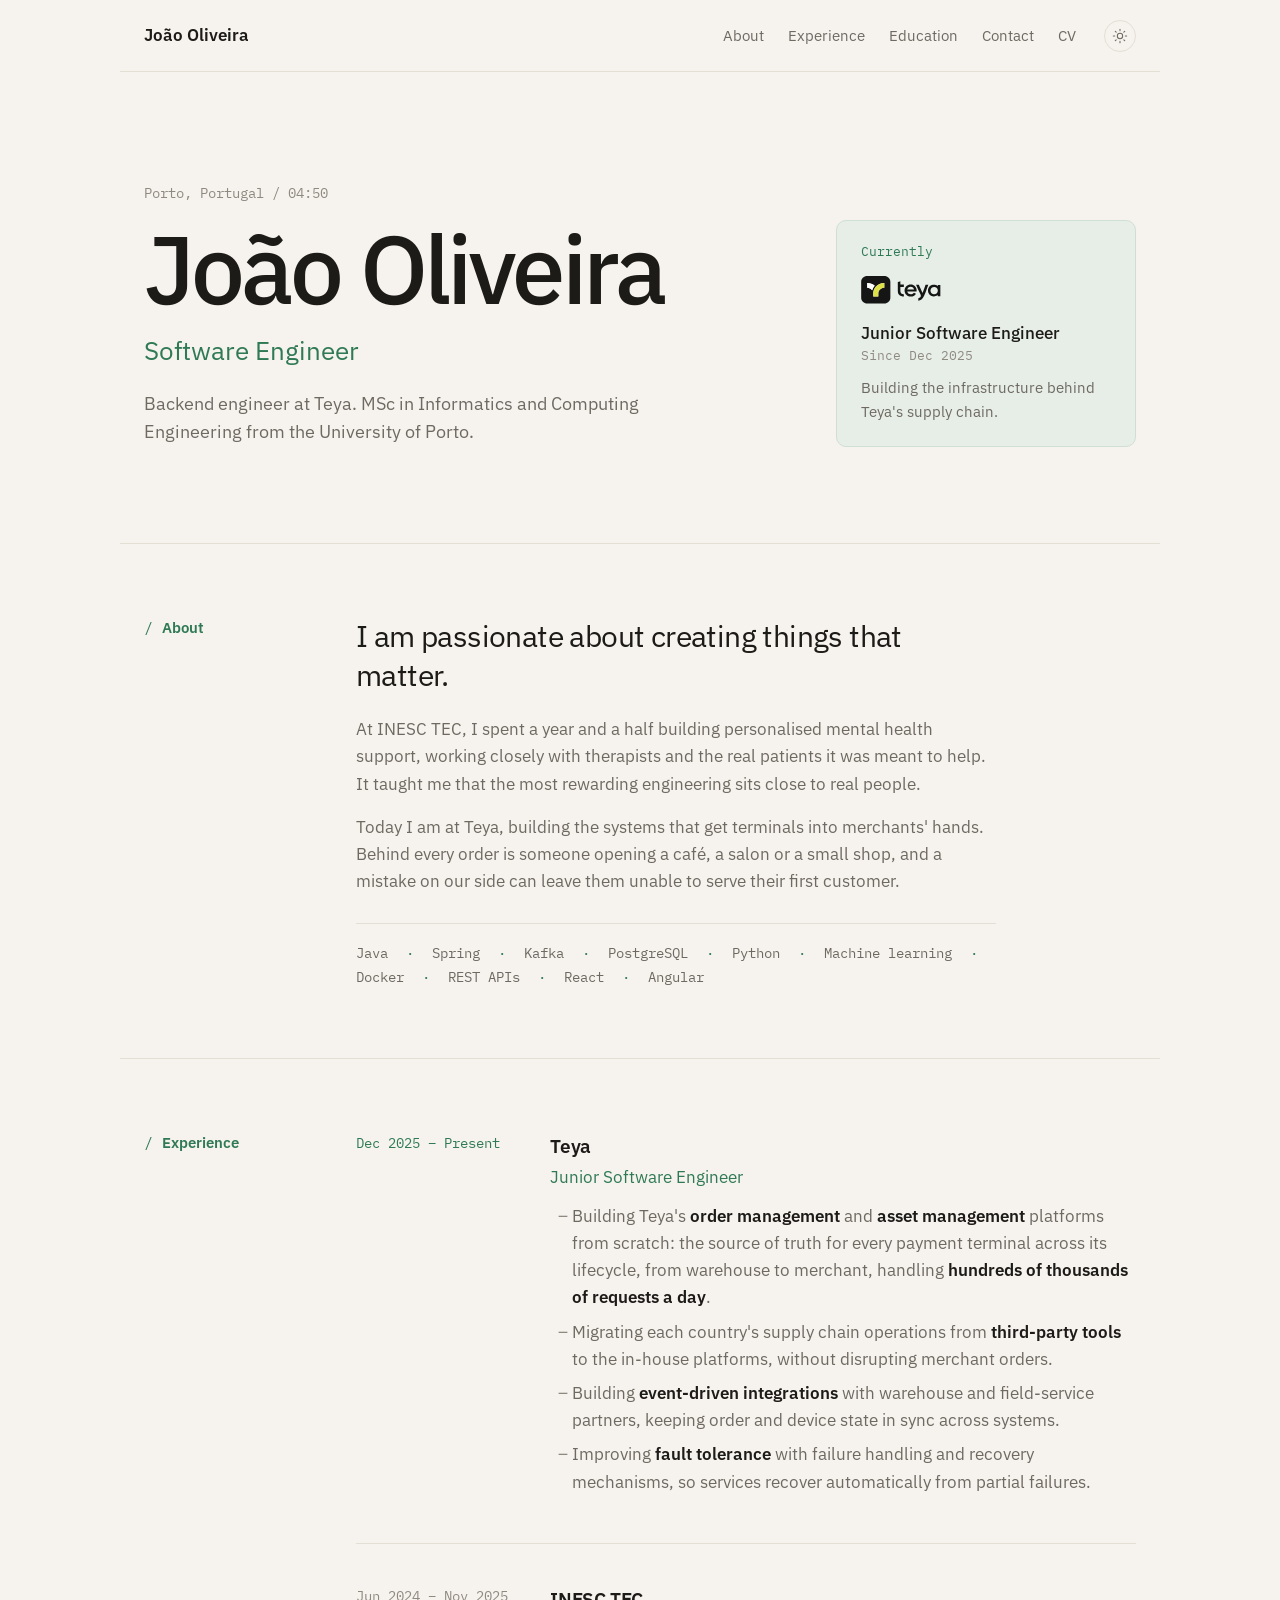
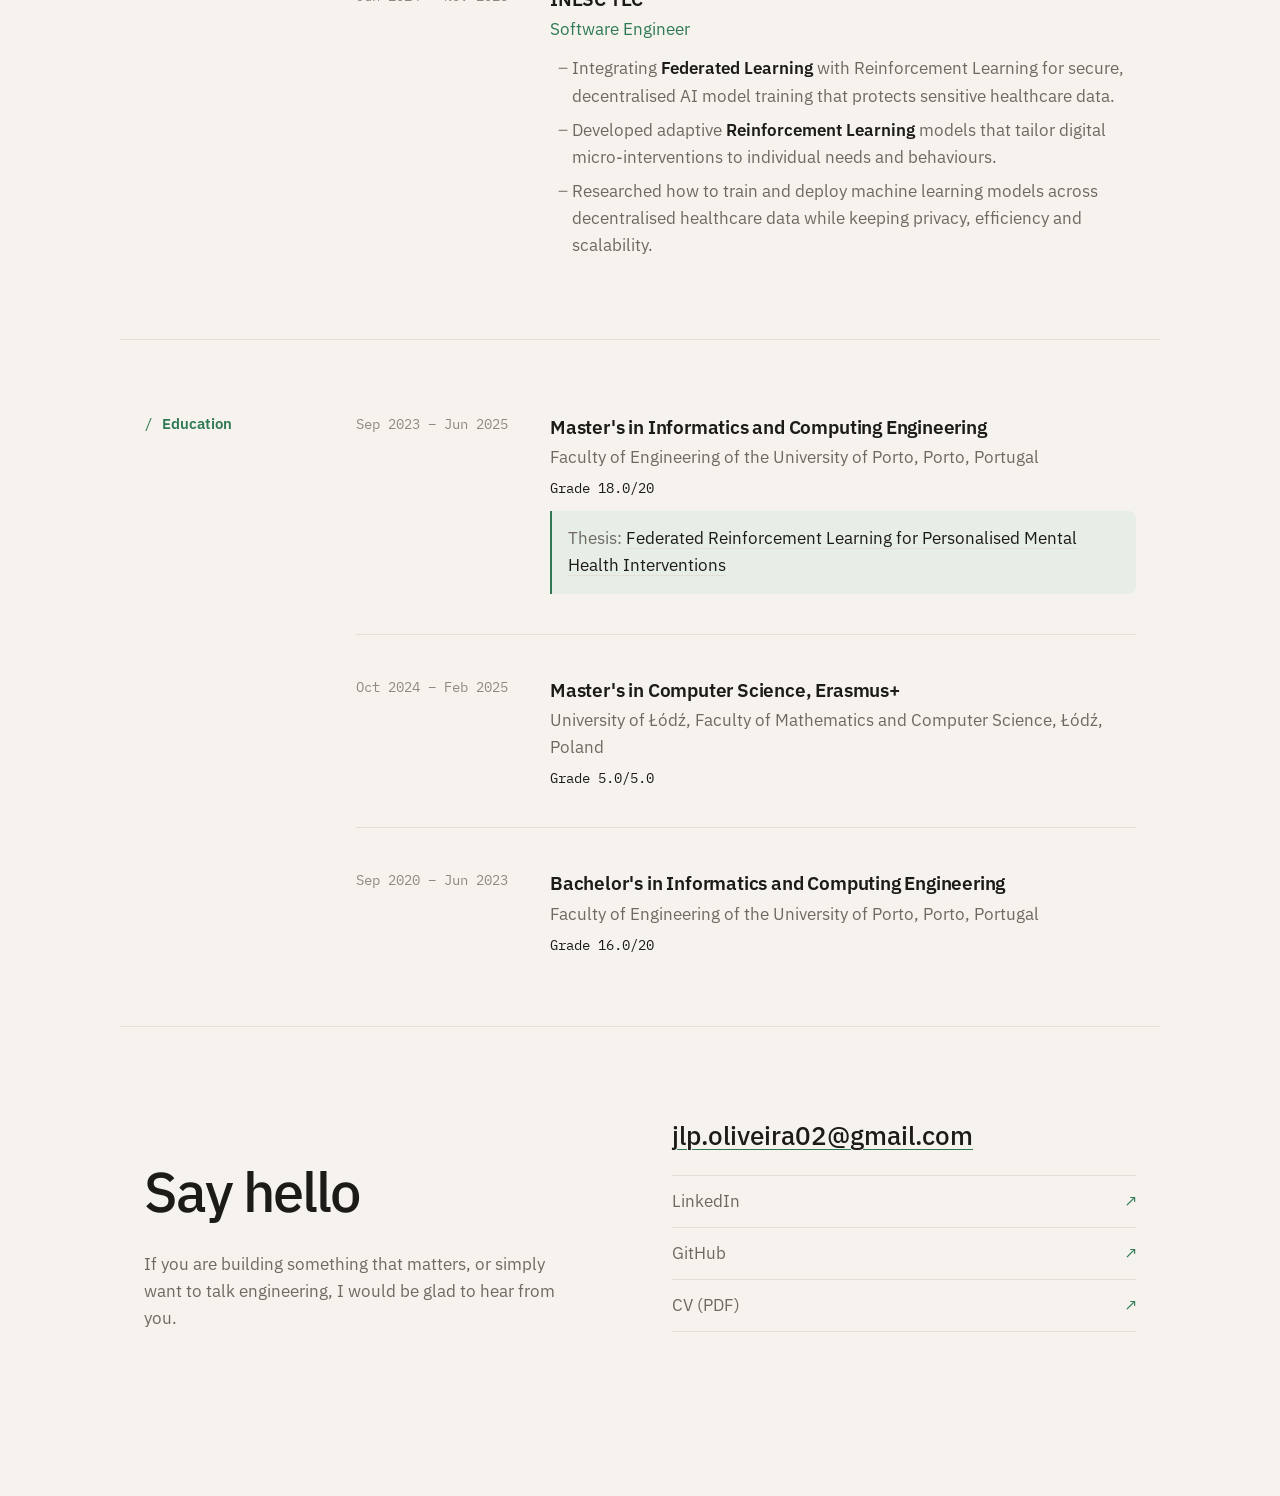
==== commit e767881d: "chore: rebuild index.html" ====
--- a/index.html
+++ b/index.html
@@ -1,4 +1,5 @@
 <!doctype html>
+<!-- Generated from tools/index.template.html by tools/build-site.mjs. Edit those, not this file. -->
 <html lang="en">
 <head>
 <meta charset="utf-8">
@@ -10,13 +11,13 @@
 <link rel="preconnect" href="https://fonts.gstatic.com" crossorigin>
 <link href="https://fonts.googleapis.com/css2?family=IBM+Plex+Mono:wght@400;500&family=IBM+Plex+Sans:wght@400;500;600;700&display=swap" rel="stylesheet">
 <link rel="stylesheet" href="assets/site.css">
-<script>try { const t = localStorage.getItem('theme'); if (t) document.documentElement.dataset.theme = t; } catch {}</script>
+<script>document.documentElement.classList.add('js'); try { const t = localStorage.getItem('theme'); if (t) document.documentElement.dataset.theme = t; } catch {}</script>
 </head>
 <body>
 <header class="band" id="top">
   
   <div class="wrap top">
-    <a class="mark" href="#top" data-field="name"></a>
+    <a class="mark" href="#top">João Oliveira</a>
     <nav>
       <a href="#about">About</a>
       <a href="#experience">Experience</a>
@@ -28,47 +29,99 @@
   </div>
   <div class="wrap hero">
     <div class="hero-main">
-      <p class="meta"><span data-field="location"></span><span class="clock" id="clock"></span></p>
-      <h1 data-field="name"></h1>
-      <p class="title" data-field="title"></p>
-      <p class="tagline" data-field="tagline"></p>
+      <p class="meta"><span>Porto, Portugal</span><span class="clock" id="clock"></span></p>
+      <h1>João Oliveira</h1>
+      <p class="title">Software Engineer</p>
+      <p class="tagline">Backend engineer at Teya. MSc in Informatics and Computing Engineering from the University of Porto.</p>
     </div>
-    <aside class="now" id="now"></aside>
+    <aside class="now">
+      <p class="now-label">Currently</p>
+      <img class="logo logo-light" src="assets/logos/teya.svg" alt="Teya">
+      <img class="logo logo-dark" src="assets/logos/teya-dark.svg" alt="" aria-hidden="true">
+      <p class="now-role">Junior Software Engineer</p>
+      <p class="now-since">Since Dec 2025</p>
+      <p class="now-text">Building the infrastructure behind Teya&#39;s supply chain.</p>
+    </aside>
   </div>
 </header>
 
 <main>
   <section class="wrap section" id="about">
-    <h2>About</h2>
+    <h2 class="reveal">About</h2>
     <div>
-      <div class="prose" id="about-text"></div>
-      <p class="skills" id="skills"></p>
+      <div class="prose reveal"><p>I am passionate about creating things that matter.</p><p>At INESC TEC, I spent a year and a half building personalised mental health support, working closely with therapists and the real patients it was meant to help. It taught me that the most rewarding engineering sits close to real people.</p><p>Today I am at Teya, building the systems that get terminals into merchants&#39; hands. Behind every order is someone opening a café, a salon or a small shop, and a mistake on our side can leave them unable to serve their first customer.</p></div>
+      <p class="skills reveal"><span>Java</span><span>Spring</span><span>Kafka</span><span>PostgreSQL</span><span>Python</span><span>Machine learning</span><span>Docker</span><span>REST APIs</span><span>React</span><span>Angular</span></p>
     </div>
   </section>
 
   <section class="wrap section" id="experience">
-    <h2>Experience</h2>
-    <ol class="rows" id="jobs"></ol>
+    <h2 class="reveal">Experience</h2>
+    <ol class="rows" id="jobs">
+      <li class="reveal">
+        <p class="when">Dec 2025 – Present</p>
+        <div>
+          <h3>Teya</h3>
+          <p class="sub">Junior Software Engineer</p>
+          
+          <ul><li>Building Teya&#39;s <b>order management</b> and <b>asset management</b> platforms from scratch: the source of truth for every payment terminal across its lifecycle, from warehouse to merchant, handling <b>hundreds of thousands of requests a day</b>.</li><li>Migrating each country&#39;s supply chain operations from <b>third-party tools</b> to the in-house platforms, without disrupting merchant orders.</li><li>Building <b>event-driven integrations</b> with warehouse and field-service partners, keeping order and device state in sync across systems.</li><li>Improving <b>fault tolerance</b> with failure handling and recovery mechanisms, so services recover automatically from partial failures.</li></ul>
+        </div>
+      </li>
+      <li class="reveal">
+        <p class="when">Jun 2024 – Nov 2025</p>
+        <div>
+          <h3>INESC TEC</h3>
+          <p class="sub">Software Engineer</p>
+          
+          <ul><li>Integrating <b>Federated Learning</b> with Reinforcement Learning for secure, decentralised AI model training that protects sensitive healthcare data.</li><li>Developed adaptive <b>Reinforcement Learning</b> models that tailor digital micro-interventions to individual needs and behaviours.</li><li>Researched how to train and deploy machine learning models across decentralised healthcare data while keeping privacy, efficiency and scalability.</li></ul>
+        </div>
+      </li></ol>
   </section>
 
   <section class="wrap section" id="education">
-    <h2>Education</h2>
-    <ol class="rows" id="schools"></ol>
+    <h2 class="reveal">Education</h2>
+    <ol class="rows">
+      <li class="reveal">
+        <p class="when">Sep 2023 – Jun 2025</p>
+        <div>
+          <h3>Master&#39;s in Informatics and Computing Engineering</h3>
+          <p class="sub">Faculty of Engineering of the University of Porto, Porto, Portugal</p>
+          <p class="grade">Grade 18.0/20</p>
+          <p class="thesis">Thesis: <a href="https://repositorio-aberto.up.pt/bitstream/10216/169640/2/742903.pdf">Federated Reinforcement Learning for Personalised Mental Health Interventions</a></p>
+        </div>
+      </li>
+      <li class="reveal">
+        <p class="when">Oct 2024 – Feb 2025</p>
+        <div>
+          <h3>Master&#39;s in Computer Science, Erasmus+</h3>
+          <p class="sub">University of Łódź, Faculty of Mathematics and Computer Science, Łódź, Poland</p>
+          <p class="grade">Grade 5.0/5.0</p>
+          
+        </div>
+      </li>
+      <li class="reveal">
+        <p class="when">Sep 2020 – Jun 2023</p>
+        <div>
+          <h3>Bachelor&#39;s in Informatics and Computing Engineering</h3>
+          <p class="sub">Faculty of Engineering of the University of Porto, Porto, Portugal</p>
+          <p class="grade">Grade 16.0/20</p>
+          
+        </div>
+      </li></ol>
   </section>
 </main>
 
 <footer class="band band-end" id="contact">
   
   <div class="wrap contact">
-    <div class="contact-intro">
+    <div class="contact-intro reveal">
       <h2>Say hello</h2>
-      <p class="contact-text" data-field="contact"></p>
+      <p class="contact-text">If you are building something that matters, or simply want to talk engineering, I would be glad to hear from you.</p>
     </div>
-    <div class="contact-list">
-      <a class="email" id="email"></a>
-      <p class="links" id="contact-links"></p>
+    <div class="contact-list reveal">
+      <a class="email" href="mailto:jlp.oliveira02@gmail.com">jlp.oliveira02@gmail.com</a>
+      <p class="links"><a href="https://www.linkedin.com/in/oliveira002/"><span>LinkedIn</span><span class="arrow" aria-hidden="true">↗</span></a><a href="https://github.com/oliveira002"><span>GitHub</span><span class="arrow" aria-hidden="true">↗</span></a><a href="cv/cv.pdf"><span>CV (PDF)</span><span class="arrow" aria-hidden="true">↗</span></a></p>
     </div>
-    <p class="foot">© <span id="year"></span> <span data-field="name"></span>, Porto</p>
+    <p class="foot reveal">© <span id="year"></span> João Oliveira, Porto</p>
   </div>
 </footer>
 
--- a/assets/site.css
+++ b/assets/site.css
@@ -128,11 +128,11 @@
 .hero-main > :nth-child(3) { animation-delay: .14s; }
 .hero-main > :nth-child(4) { animation-delay: .22s; }
 .now { animation-delay: .34s; }
-.reveal { opacity: 0; translate: 0 12px; transition: opacity .9s ease, translate .9s cubic-bezier(.2, .7, .2, 1); }
-.reveal.in { opacity: 1; translate: 0 0; }
+.js .reveal { opacity: 0; translate: 0 12px; transition: opacity .9s ease, translate .9s cubic-bezier(.2, .7, .2, 1); }
+.js .reveal.in { opacity: 1; translate: 0 0; }
 @media (prefers-reduced-motion: reduce) {
   *, *::before, *::after { animation: none !important; transition: none !important; }
-  .reveal { opacity: 1; translate: none; }
+  .js .reveal { opacity: 1; translate: none; }
 }
 
 @media (max-width: 820px) {
